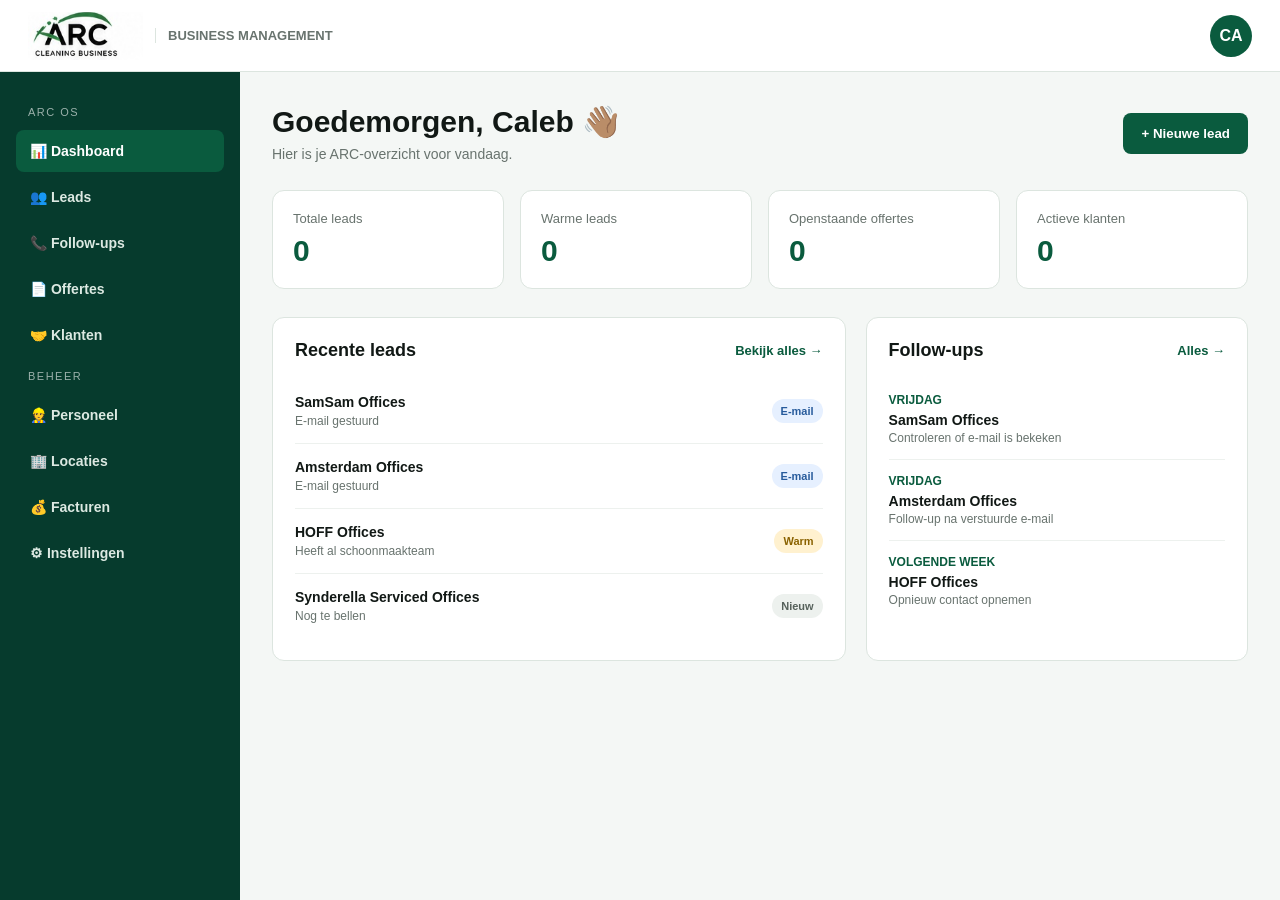
==== app.html @ 2baaeaef "Create app.html" ====
<!DOCTYPE html>
<html lang="nl">
<head>
  <meta charset="UTF-8">
  <meta name="viewport" content="width=device-width, initial-scale=1.0">

  <title>ARC OS | Dashboard</title>

  <style>
    * {
      box-sizing: border-box;
    }

    body {
      margin: 0;
      background: #f4f7f5;
      color: #111815;
      font-family: Arial, sans-serif;
    }

    .app {
      min-height: 100vh;
    }

    /* HEADER */

    .topbar {
      height: 72px;
      background: #ffffff;
      border-bottom: 1px solid #dce5df;

      display: flex;
      align-items: center;
      justify-content: space-between;

      padding: 0 28px;

      position: sticky;
      top: 0;
      z-index: 10;
    }

    .brand {
      display: flex;
      align-items: center;
      gap: 12px;
    }

    .brand img {
      width: 115px;
      height: 48px;
      object-fit: cover;
    }

    .brand-text {
      border-left: 1px solid #dce5df;
      padding-left: 12px;

      color: #68736e;
      font-size: 13px;
      font-weight: 600;
    }

    .profile {
      width: 42px;
      height: 42px;

      border-radius: 50%;

      background: #0a5b3e;
      color: white;

      display: flex;
      align-items: center;
      justify-content: center;

      font-weight: bold;
    }

    /* LAYOUT */

    .layout {
      display: flex;
      min-height: calc(100vh - 72px);
    }

    /* SIDEBAR */

    .sidebar {
      width: 240px;
      background: #063b2d;
      color: white;

      padding: 24px 16px;
    }

    .sidebar-title {
      font-size: 11px;
      letter-spacing: 1.5px;
      opacity: 0.6;
      margin: 10px 12px 12px;
    }

    .nav-item {
      width: 100%;

      border: 0;
      background: transparent;
      color: #dce9e2;

      text-align: left;

      padding: 13px 14px;
      margin-bottom: 4px;

      border-radius: 8px;

      font-size: 14px;
      font-weight: 600;

      cursor: pointer;
    }

    .nav-item:hover,
    .nav-item.active {
      background: #0a5b3e;
      color: white;
    }

    /* CONTENT */

    .content {
      flex: 1;
      padding: 32px;
      max-width: 1400px;
    }

    .page-heading {
      display: flex;
      align-items: center;
      justify-content: space-between;

      margin-bottom: 28px;
    }

    .page-heading h1 {
      margin: 0;
      font-size: 30px;
    }

    .page-heading p {
      margin: 7px 0 0;
      color: #68736e;
      font-size: 14px;
    }

    .button {
      border: 0;
      background: #0a5b3e;
      color: white;

      padding: 13px 18px;
      border-radius: 8px;

      font-weight: bold;
      cursor: pointer;
    }

    .button:hover {
      opacity: 0.9;
    }

    /* STATS */

    .stats {
      display: grid;
      grid-template-columns: repeat(4, 1fr);
      gap: 16px;

      margin-bottom: 28px;
    }

    .stat-card {
      background: white;
      border: 1px solid #dce5df;
      border-radius: 12px;

      padding: 20px;
    }

    .stat-label {
      color: #68736e;
      font-size: 13px;
      margin-bottom: 8px;
    }

    .stat-number {
      font-size: 30px;
      font-weight: 800;
      color: #0a5b3e;
    }

    /* MAIN GRID */

    .dashboard-grid {
      display: grid;
      grid-template-columns: 1.5fr 1fr;
      gap: 20px;
    }

    .card {
      background: white;
      border: 1px solid #dce5df;
      border-radius: 12px;

      padding: 22px;
    }

    .card-header {
      display: flex;
      align-items: center;
      justify-content: space-between;

      margin-bottom: 18px;
    }

    .card-header h2 {
      margin: 0;
      font-size: 18px;
    }

    .view-all {
      color: #0a5b3e;
      font-size: 13px;
      font-weight: bold;
      text-decoration: none;
    }

    /* LEADS */

    .lead {
      display: flex;
      align-items: center;
      justify-content: space-between;

      padding: 15px 0;
      border-bottom: 1px solid #edf1ee;
    }

    .lead:last-child {
      border-bottom: 0;
    }

    .lead-name {
      font-weight: bold;
      font-size: 14px;
    }

    .lead-contact {
      color: #68736e;
      font-size: 12px;
      margin-top: 4px;
    }

    .status {
      display: inline-block;

      padding: 6px 9px;
      border-radius: 20px;

      font-size: 11px;
      font-weight: bold;
    }

    .status-warm {
      background: #fff1cf;
      color: #8a6200;
    }

    .status-email {
      background: #e6f0ff;
      color: #275b9c;
    }

    .status-new {
      background: #edf1ee;
      color: #56615b;
    }

    /* FOLLOW UPS */

    .followup {
      padding: 14px 0;
      border-bottom: 1px solid #edf1ee;
    }

    .followup:last-child {
      border-bottom: 0;
    }

    .followup-date {
      color: #0a5b3e;
      font-size: 12px;
      font-weight: bold;
      margin-bottom: 5px;
    }

    .followup-name {
      font-weight: bold;
      font-size: 14px;
    }

    .followup-note {
      color: #68736e;
      font-size: 12px;
      margin-top: 3px;
    }

    /* MOBILE */

    @media (max-width: 900px) {

      .sidebar {
        display: none;
      }

      .content {
        padding: 20px 16px;
      }

      .stats {
        grid-template-columns: 1fr 1fr;
      }

      .dashboard-grid {
        grid-template-columns: 1fr;
      }

      .brand-text {
        display: none;
      }

      .topbar {
        padding: 0 16px;
      }
    }

    @media (max-width: 520px) {

      .page-heading {
        align-items: flex-start;
        gap: 15px;
        flex-direction: column;
      }

      .page-heading h1 {
        font-size: 25px;
      }

      .stats {
        grid-template-columns: 1fr 1fr;
        gap: 10px;
      }

      .stat-card {
        padding: 15px;
      }

      .stat-number {
        font-size: 25px;
      }

      .card {
        padding: 17px;
      }
    }
  </style>
</head>

<body>

<div class="app">

  <!-- TOPBAR -->

  <header class="topbar">

    <div class="brand">

      <img
        src="arc-logo-reference.jpg"
        alt="ARC Cleaning Business"
      >

      <div class="brand-text">
        BUSINESS MANAGEMENT
      </div>

    </div>

    <div class="profile">
      CA
    </div>

  </header>


  <div class="layout">

    <!-- SIDEBAR -->

    <aside class="sidebar">

      <div class="sidebar-title">
        ARC OS
      </div>

      <button class="nav-item active">
        📊 Dashboard
      </button>

      <button class="nav-item">
        👥 Leads
      </button>

      <button class="nav-item">
        📞 Follow-ups
      </button>

      <button class="nav-item">
        📄 Offertes
      </button>

      <button class="nav-item">
        🤝 Klanten
      </button>

      <div class="sidebar-title">
        BEHEER
      </div>

      <button class="nav-item">
        👷 Personeel
      </button>

      <button class="nav-item">
        🏢 Locaties
      </button>

      <button class="nav-item">
        💰 Facturen
      </button>

      <button class="nav-item">
        ⚙ Instellingen
      </button>

    </aside>


    <!-- CONTENT -->

    <main class="content">

      <div class="page-heading">

        <div>

          <h1>
            Goedemorgen, Caleb 👋🏽
          </h1>

          <p>
            Hier is je ARC-overzicht voor vandaag.
          </p>

        </div>

        <button class="button">
          + Nieuwe lead
        </button>

      </div>


      <!-- STATS -->

      <section class="stats">

        <div class="stat-card">

          <div class="stat-label">
            Totale leads
          </div>

          <div class="stat-number">
            0
          </div>

        </div>


        <div class="stat-card">

          <div class="stat-label">
            Warme leads
          </div>

          <div class="stat-number">
            0
          </div>

        </div>


        <div class="stat-card">

          <div class="stat-label">
            Openstaande offertes
          </div>

          <div class="stat-number">
            0
          </div>

        </div>


        <div class="stat-card">

          <div class="stat-label">
            Actieve klanten
          </div>

          <div class="stat-number">
            0
          </div>

        </div>

      </section>


      <!-- DASHBOARD -->

      <section class="dashboard-grid">


        <!-- RECENT LEADS -->

        <div class="card">

          <div class="card-header">

            <h2>
              Recente leads
            </h2>

            <a href="#" class="view-all">
              Bekijk alles →
            </a>

          </div>


          <div class="lead">

            <div>

              <div class="lead-name">
                SamSam Offices
              </div>

              <div class="lead-contact">
                E-mail gestuurd
              </div>

            </div>

            <span class="status status-email">
              E-mail
            </span>

          </div>


          <div class="lead">

            <div>

              <div class="lead-name">
                Amsterdam Offices
              </div>

              <div class="lead-contact">
                E-mail gestuurd
              </div>

            </div>

            <span class="status status-email">
              E-mail
            </span>

          </div>


          <div class="lead">

            <div>

              <div class="lead-name">
                HOFF Offices
              </div>

              <div class="lead-contact">
                Heeft al schoonmaakteam
              </div>

            </div>

            <span class="status status-warm">
              Warm
            </span>

          </div>


          <div class="lead">

            <div>

              <div class="lead-name">
                Synderella Serviced Offices
              </div>

              <div class="lead-contact">
                Nog te bellen
              </div>

            </div>

            <span class="status status-new">
              Nieuw
            </span>

          </div>

        </div>


        <!-- FOLLOW UPS -->

        <div class="card">

          <div class="card-header">

            <h2>
              Follow-ups
            </h2>

            <a href="#" class="view-all">
              Alles →
            </a>

          </div>


          <div class="followup">

            <div class="followup-date">
              VRIJDAG
            </div>

            <div class="followup-name">
              SamSam Offices
            </div>

            <div class="followup-note">
              Controleren of e-mail is bekeken
            </div>

          </div>


          <div class="followup">

            <div class="followup-date">
              VRIJDAG
            </div>

            <div class="followup-name">
              Amsterdam Offices
            </div>

            <div class="followup-note">
              Follow-up na verstuurde e-mail
            </div>

          </div>


          <div class="followup">

            <div class="followup-date">
              VOLGENDE WEEK
            </div>

            <div class="followup-name">
              HOFF Offices
            </div>

            <div class="followup-note">
              Opnieuw contact opnemen
            </div>

          </div>

        </div>

      </section>

    </main>

  </div>

</div>

</body>
</html>
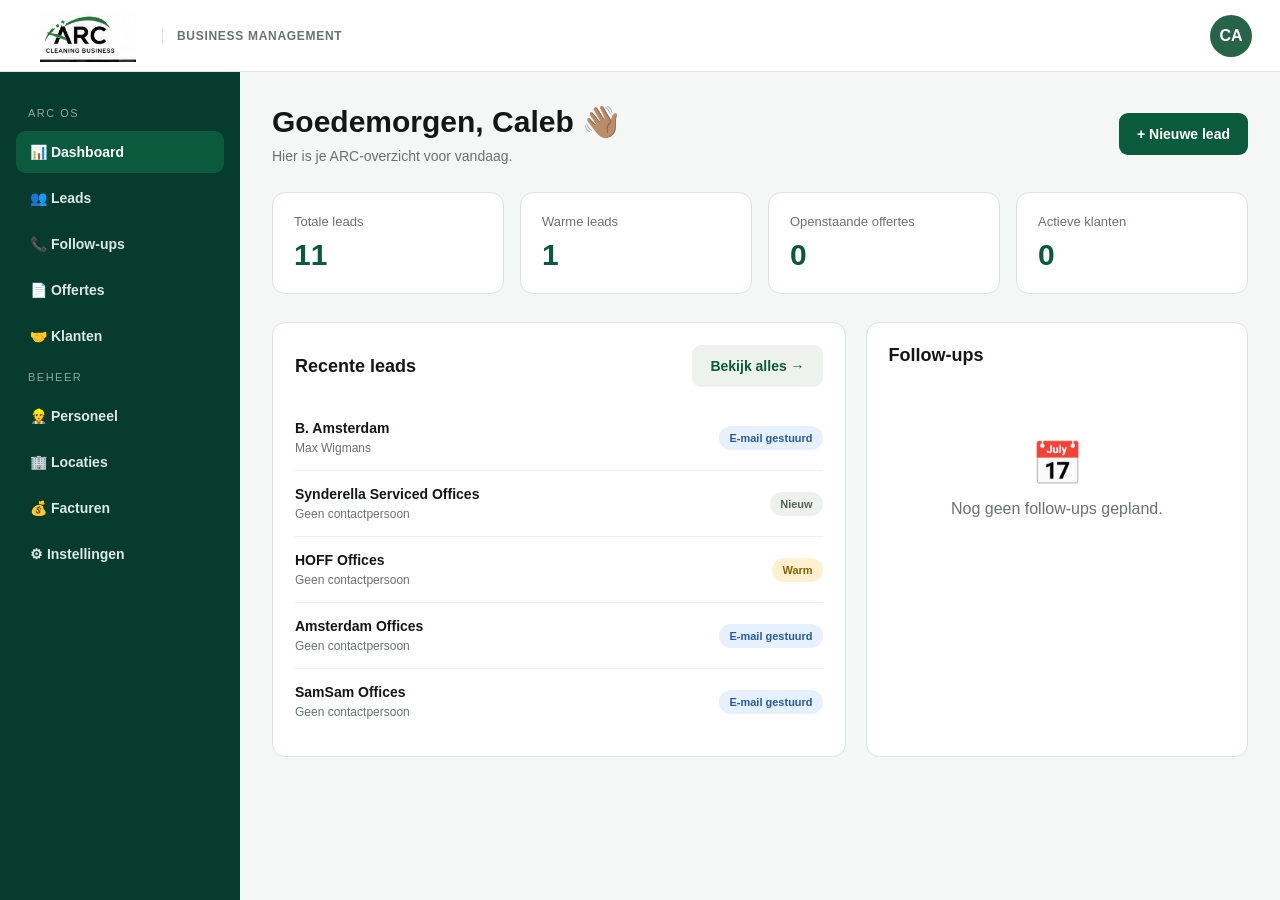
==== commit 161d71bf: "Update app.html" ====
--- a/app.html
+++ b/app.html
@@ -1,459 +1,910 @@
 <!DOCTYPE html>
 <html lang="nl">
 <head>
-  <meta charset="UTF-8">
-  <meta name="viewport" content="width=device-width, initial-scale=1.0">
-
-  <title>ARC OS | Dashboard</title>
-
-  <style>
-    * {
-      box-sizing: border-box;
-    }
-
-    body {
-      margin: 0;
-      background: #f4f7f5;
-      color: #111815;
-      font-family: Arial, sans-serif;
-    }
-
-    .app {
-      min-height: 100vh;
-    }
-
-    /* HEADER */
+<meta charset="UTF-8">
+<meta name="viewport" content="width=device-width, initial-scale=1.0">
+
+<title>ARC OS | Business Management</title>
+
+<style>
+
+* {
+    box-sizing: border-box;
+}
+
+html {
+    scroll-behavior: smooth;
+}
+
+body {
+    margin: 0;
+    font-family: Arial, Helvetica, sans-serif;
+    background: #f4f7f5;
+    color: #111815;
+}
+
+button,
+input,
+select,
+textarea {
+    font: inherit;
+}
+
+button {
+    cursor: pointer;
+}
+
+/* =========================
+   TOPBAR
+========================= */
+
+.topbar {
+    height: 72px;
+    background: #ffffff;
+    border-bottom: 1px solid #dce5df;
+
+    display: flex;
+    align-items: center;
+    justify-content: space-between;
+
+    padding: 0 28px;
+
+    position: sticky;
+    top: 0;
+    z-index: 100;
+}
+
+.brand {
+    display: flex;
+    align-items: center;
+    gap: 14px;
+}
+
+.brand img {
+    width: 120px;
+    height: 52px;
+    object-fit: contain;
+}
+
+.brand-text {
+    border-left: 1px solid #dce5df;
+    padding-left: 14px;
+
+    color: #68736e;
+    font-size: 12px;
+    font-weight: 700;
+    letter-spacing: .7px;
+}
+
+.profile {
+    width: 42px;
+    height: 42px;
+
+    border-radius: 50%;
+
+    background: #276349;
+    color: white;
+
+    display: flex;
+    align-items: center;
+    justify-content: center;
+
+    font-weight: 700;
+}
+
+/* =========================
+   LAYOUT
+========================= */
+
+.layout {
+    display: flex;
+    min-height: calc(100vh - 72px);
+}
+
+/* =========================
+   SIDEBAR
+========================= */
+
+.sidebar {
+    width: 240px;
+    flex-shrink: 0;
+
+    background: #063b2d;
+    color: white;
+
+    padding: 25px 16px;
+}
+
+.sidebar-title {
+    margin: 10px 12px 12px;
+
+    font-size: 11px;
+    letter-spacing: 1.5px;
+
+    opacity: .55;
+}
+
+.nav-item {
+    width: 100%;
+
+    border: 0;
+    background: transparent;
+
+    color: #dce9e2;
+
+    text-align: left;
+
+    padding: 13px 14px;
+    margin-bottom: 4px;
+
+    border-radius: 9px;
+
+    font-size: 14px;
+    font-weight: 600;
+}
+
+.nav-item:hover,
+.nav-item.active {
+    background: #0a5b3e;
+    color: white;
+}
+
+/* =========================
+   MAIN
+========================= */
+
+.content {
+    flex: 1;
+    width: 100%;
+    max-width: 1450px;
+
+    padding: 32px;
+}
+
+.page {
+    display: none;
+}
+
+.page.active {
+    display: block;
+}
+
+/* =========================
+   PAGE HEADER
+========================= */
+
+.page-heading {
+    display: flex;
+    align-items: center;
+    justify-content: space-between;
+
+    gap: 20px;
+
+    margin-bottom: 28px;
+}
+
+.page-heading h1 {
+    margin: 0;
+
+    font-size: 30px;
+    line-height: 1.2;
+}
+
+.page-heading p {
+    margin: 8px 0 0;
+
+    color: #68736e;
+    font-size: 14px;
+}
+
+/* =========================
+   BUTTONS
+========================= */
+
+.button {
+    border: 0;
+
+    background: #0a5b3e;
+    color: white;
+
+    padding: 13px 18px;
+
+    border-radius: 9px;
+
+    font-size: 14px;
+    font-weight: 700;
+
+    transition: .2s ease;
+}
+
+.button:hover {
+    opacity: .9;
+}
+
+.button.secondary {
+    background: #edf2ef;
+    color: #0a5b3e;
+}
+
+.button.danger {
+    background: #fbeaea;
+    color: #a52d2d;
+}
+
+/* =========================
+   STATS
+========================= */
+
+.stats {
+    display: grid;
+
+    grid-template-columns: repeat(4, 1fr);
+
+    gap: 16px;
+
+    margin-bottom: 28px;
+}
+
+.stat-card {
+    background: white;
+
+    border: 1px solid #dce5df;
+    border-radius: 13px;
+
+    padding: 21px;
+}
+
+.stat-label {
+    color: #68736e;
+
+    font-size: 13px;
+
+    margin-bottom: 9px;
+}
+
+.stat-number {
+    color: #0a5b3e;
+
+    font-size: 30px;
+    font-weight: 800;
+}
+
+/* =========================
+   CARDS
+========================= */
+
+.card {
+    background: white;
+
+    border: 1px solid #dce5df;
+
+    border-radius: 13px;
+
+    padding: 22px;
+
+    margin-bottom: 20px;
+}
+
+.card-header {
+    display: flex;
+    align-items: center;
+    justify-content: space-between;
+
+    gap: 15px;
+
+    margin-bottom: 18px;
+}
+
+.card-header h2 {
+    margin: 0;
+
+    font-size: 18px;
+}
+
+/* =========================
+   DASHBOARD GRID
+========================= */
+
+.dashboard-grid {
+    display: grid;
+
+    grid-template-columns: 1.5fr 1fr;
+
+    gap: 20px;
+}
+
+/* =========================
+   LEAD ROW
+========================= */
+
+.lead-row {
+    display: flex;
+
+    align-items: center;
+    justify-content: space-between;
+
+    gap: 15px;
+
+    padding: 15px 0;
+
+    border-bottom: 1px solid #edf1ee;
+}
+
+.lead-row:last-child {
+    border-bottom: 0;
+}
+
+.lead-name {
+    font-weight: 700;
+    font-size: 14px;
+}
+
+.lead-contact {
+    margin-top: 5px;
+
+    color: #68736e;
+
+    font-size: 12px;
+}
+
+.status {
+    display: inline-flex;
+
+    align-items: center;
+    justify-content: center;
+
+    padding: 6px 10px;
+
+    border-radius: 20px;
+
+    font-size: 11px;
+    font-weight: 700;
+
+    white-space: nowrap;
+}
+
+.status-nieuw {
+    background: #edf1ee;
+    color: #56615b;
+}
+
+.status-gebeld {
+    background: #eee9ff;
+    color: #634ea3;
+}
+
+.status-email {
+    background: #e6f0ff;
+    color: #275b9c;
+}
+
+.status-warm {
+    background: #fff1cf;
+    color: #8a6200;
+}
+
+.status-afspraak {
+    background: #e1f4e9;
+    color: #28704a;
+}
+
+.status-offerte {
+    background: #e5f5f2;
+    color: #147265;
+}
+
+.status-gewonnen {
+    background: #dff5e5;
+    color: #176738;
+}
+
+.status-afgewezen {
+    background: #fbeaea;
+    color: #a52d2d;
+}
+
+/* =========================
+   FOLLOW UPS
+========================= */
+
+.followup {
+    padding: 14px 0;
+
+    border-bottom: 1px solid #edf1ee;
+}
+
+.followup:last-child {
+    border-bottom: 0;
+}
+
+.followup-date {
+    color: #0a5b3e;
+
+    font-size: 11px;
+    font-weight: 800;
+
+    margin-bottom: 5px;
+}
+
+.followup-name {
+    font-weight: 700;
+    font-size: 14px;
+}
+
+.followup-note {
+    color: #68736e;
+
+    font-size: 12px;
+
+    margin-top: 4px;
+}
+
+/* =========================
+   LEADS TOOLBAR
+========================= */
+
+.toolbar {
+    display: flex;
+
+    gap: 12px;
+
+    margin-bottom: 18px;
+}
+
+.search-box {
+    flex: 1;
+}
+
+.search-box input,
+.toolbar select {
+    width: 100%;
+
+    height: 46px;
+
+    border: 1px solid #d4dfd8;
+    border-radius: 9px;
+
+    background: white;
+
+    padding: 0 14px;
+
+    outline: none;
+
+    color: #111815;
+}
+
+.search-box input:focus,
+.toolbar select:focus {
+    border-color: #0a5b3e;
+}
+
+/* =========================
+   LEADS TABLE
+========================= */
+
+.leads-list {
+    background: white;
+
+    border: 1px solid #dce5df;
+
+    border-radius: 13px;
+
+    overflow: hidden;
+}
+
+.lead-card {
+    display: grid;
+
+    grid-template-columns: 1.5fr 1fr .8fr .9fr auto;
+
+    align-items: center;
+
+    gap: 15px;
+
+    padding: 18px 20px;
+
+    border-bottom: 1px solid #edf1ee;
+}
+
+.lead-card:last-child {
+    border-bottom: 0;
+}
+
+.lead-company {
+    font-weight: 700;
+    font-size: 15px;
+}
+
+.lead-person {
+    margin-top: 5px;
+
+    color: #68736e;
+
+    font-size: 12px;
+}
+
+.lead-small {
+    color: #68736e;
+
+    font-size: 12px;
+}
+
+.lead-actions {
+    display: flex;
+
+    gap: 7px;
+
+    justify-content: flex-end;
+}
+
+.icon-button {
+    width: 36px;
+    height: 36px;
+
+    border: 1px solid #dce5df;
+
+    border-radius: 8px;
+
+    background: white;
+
+    color: #0a5b3e;
+
+    display: flex;
+    align-items: center;
+    justify-content: center;
+}
+
+.icon-button:hover {
+    background: #edf5f1;
+}
+
+/* =========================
+   EMPTY STATE
+========================= */
+
+.empty {
+    text-align: center;
+
+    padding: 55px 20px;
+
+    color: #68736e;
+}
+
+.empty-icon {
+    font-size: 42px;
+
+    margin-bottom: 12px;
+}
+
+/* =========================
+   MODAL
+========================= */
+
+.modal-overlay {
+    position: fixed;
+
+    inset: 0;
+
+    background: rgba(0, 0, 0, .48);
+
+    display: none;
+
+    align-items: center;
+    justify-content: center;
+
+    padding: 20px;
+
+    z-index: 1000;
+}
+
+.modal-overlay.show {
+    display: flex;
+}
+
+.modal {
+    width: 100%;
+    max-width: 650px;
+
+    max-height: 92vh;
+
+    overflow-y: auto;
+
+    background: white;
+
+    border-radius: 16px;
+
+    padding: 25px;
+}
+
+.modal-header {
+    display: flex;
+
+    align-items: center;
+    justify-content: space-between;
+
+    margin-bottom: 22px;
+}
+
+.modal-header h2 {
+    margin: 0;
+
+    font-size: 22px;
+}
+
+.close-button {
+    border: 0;
+
+    background: #edf2ef;
+
+    width: 36px;
+    height: 36px;
+
+    border-radius: 50%;
+
+    font-size: 20px;
+
+    color: #53605a;
+}
+
+/* =========================
+   FORM
+========================= */
+
+.form-grid {
+    display: grid;
+
+    grid-template-columns: 1fr 1fr;
+
+    gap: 16px;
+}
+
+.form-group {
+    display: flex;
+
+    flex-direction: column;
+
+    gap: 7px;
+}
+
+.form-group.full {
+    grid-column: 1 / -1;
+}
+
+.form-group label {
+    font-size: 13px;
+
+    font-weight: 700;
+}
+
+.form-group input,
+.form-group select,
+.form-group textarea {
+    width: 100%;
+
+    border: 1px solid #d4dfd8;
+
+    border-radius: 8px;
+
+    padding: 12px;
+
+    outline: none;
+
+    background: #fff;
+
+    color: #111815;
+}
+
+.form-group textarea {
+    min-height: 110px;
+
+    resize: vertical;
+}
+
+.form-group input:focus,
+.form-group select:focus,
+.form-group textarea:focus {
+    border-color: #0a5b3e;
+}
+
+.modal-footer {
+    display: flex;
+
+    justify-content: flex-end;
+
+    gap: 10px;
+
+    margin-top: 22px;
+}
+
+/* =========================
+   MOBILE
+========================= */
+
+@media (max-width: 1000px) {
+
+    .sidebar {
+        display: none;
+    }
+
+    .content {
+        padding: 24px 18px;
+    }
+
+    .stats {
+        grid-template-columns: 1fr 1fr;
+    }
+
+    .dashboard-grid {
+        grid-template-columns: 1fr;
+    }
+
+    .lead-card {
+        grid-template-columns: 1fr;
+        gap: 9px;
+    }
+
+    .lead-actions {
+        justify-content: flex-start;
+    }
+}
+
+@media (max-width: 600px) {
 
     .topbar {
-      height: 72px;
-      background: #ffffff;
-      border-bottom: 1px solid #dce5df;
-
-      display: flex;
-      align-items: center;
-      justify-content: space-between;
-
-      padding: 0 28px;
-
-      position: sticky;
-      top: 0;
-      z-index: 10;
-    }
-
-    .brand {
-      display: flex;
-      align-items: center;
-      gap: 12px;
+        height: 68px;
+
+        padding: 0 14px;
     }
 
     .brand img {
-      width: 115px;
-      height: 48px;
-      object-fit: cover;
+        width: 110px;
     }
 
     .brand-text {
-      border-left: 1px solid #dce5df;
-      padding-left: 12px;
-
-      color: #68736e;
-      font-size: 13px;
-      font-weight: 600;
+        display: none;
     }
 
     .profile {
-      width: 42px;
-      height: 42px;
-
-      border-radius: 50%;
-
-      background: #0a5b3e;
-      color: white;
-
-      display: flex;
-      align-items: center;
-      justify-content: center;
-
-      font-weight: bold;
-    }
-
-    /* LAYOUT */
-
-    .layout {
-      display: flex;
-      min-height: calc(100vh - 72px);
-    }
-
-    /* SIDEBAR */
-
-    .sidebar {
-      width: 240px;
-      background: #063b2d;
-      color: white;
-
-      padding: 24px 16px;
-    }
-
-    .sidebar-title {
-      font-size: 11px;
-      letter-spacing: 1.5px;
-      opacity: 0.6;
-      margin: 10px 12px 12px;
-    }
-
-    .nav-item {
-      width: 100%;
-
-      border: 0;
-      background: transparent;
-      color: #dce9e2;
-
-      text-align: left;
-
-      padding: 13px 14px;
-      margin-bottom: 4px;
-
-      border-radius: 8px;
-
-      font-size: 14px;
-      font-weight: 600;
-
-      cursor: pointer;
-    }
-
-    .nav-item:hover,
-    .nav-item.active {
-      background: #0a5b3e;
-      color: white;
-    }
-
-    /* CONTENT */
+        width: 39px;
+        height: 39px;
+    }
 
     .content {
-      flex: 1;
-      padding: 32px;
-      max-width: 1400px;
+        padding: 20px 14px;
     }
 
     .page-heading {
-      display: flex;
-      align-items: center;
-      justify-content: space-between;
-
-      margin-bottom: 28px;
+        flex-direction: column;
+
+        align-items: flex-start;
     }
 
     .page-heading h1 {
-      margin: 0;
-      font-size: 30px;
-    }
-
-    .page-heading p {
-      margin: 7px 0 0;
-      color: #68736e;
-      font-size: 14px;
-    }
-
-    .button {
-      border: 0;
-      background: #0a5b3e;
-      color: white;
-
-      padding: 13px 18px;
-      border-radius: 8px;
-
-      font-weight: bold;
-      cursor: pointer;
-    }
-
-    .button:hover {
-      opacity: 0.9;
-    }
-
-    /* STATS */
+        font-size: 26px;
+    }
+
+    .page-heading .button {
+        width: 100%;
+    }
 
     .stats {
-      display: grid;
-      grid-template-columns: repeat(4, 1fr);
-      gap: 16px;
-
-      margin-bottom: 28px;
+        gap: 10px;
     }
 
     .stat-card {
-      background: white;
-      border: 1px solid #dce5df;
-      border-radius: 12px;
-
-      padding: 20px;
-    }
-
-    .stat-label {
-      color: #68736e;
-      font-size: 13px;
-      margin-bottom: 8px;
+        padding: 15px;
     }
 
     .stat-number {
-      font-size: 30px;
-      font-weight: 800;
-      color: #0a5b3e;
-    }
-
-    /* MAIN GRID */
-
-    .dashboard-grid {
-      display: grid;
-      grid-template-columns: 1.5fr 1fr;
-      gap: 20px;
-    }
-
-    .card {
-      background: white;
-      border: 1px solid #dce5df;
-      border-radius: 12px;
-
-      padding: 22px;
-    }
-
-    .card-header {
-      display: flex;
-      align-items: center;
-      justify-content: space-between;
-
-      margin-bottom: 18px;
-    }
-
-    .card-header h2 {
-      margin: 0;
-      font-size: 18px;
-    }
-
-    .view-all {
-      color: #0a5b3e;
-      font-size: 13px;
-      font-weight: bold;
-      text-decoration: none;
-    }
-
-    /* LEADS */
-
-    .lead {
-      display: flex;
-      align-items: center;
-      justify-content: space-between;
-
-      padding: 15px 0;
-      border-bottom: 1px solid #edf1ee;
-    }
-
-    .lead:last-child {
-      border-bottom: 0;
-    }
-
-    .lead-name {
-      font-weight: bold;
-      font-size: 14px;
-    }
-
-    .lead-contact {
-      color: #68736e;
-      font-size: 12px;
-      margin-top: 4px;
-    }
-
-    .status {
-      display: inline-block;
-
-      padding: 6px 9px;
-      border-radius: 20px;
-
-      font-size: 11px;
-      font-weight: bold;
-    }
-
-    .status-warm {
-      background: #fff1cf;
-      color: #8a6200;
-    }
-
-    .status-email {
-      background: #e6f0ff;
-      color: #275b9c;
-    }
-
-    .status-new {
-      background: #edf1ee;
-      color: #56615b;
-    }
-
-    /* FOLLOW UPS */
-
-    .followup {
-      padding: 14px 0;
-      border-bottom: 1px solid #edf1ee;
-    }
-
-    .followup:last-child {
-      border-bottom: 0;
-    }
-
-    .followup-date {
-      color: #0a5b3e;
-      font-size: 12px;
-      font-weight: bold;
-      margin-bottom: 5px;
-    }
-
-    .followup-name {
-      font-weight: bold;
-      font-size: 14px;
-    }
-
-    .followup-note {
-      color: #68736e;
-      font-size: 12px;
-      margin-top: 3px;
-    }
-
-    /* MOBILE */
-
-    @media (max-width: 900px) {
-
-      .sidebar {
-        display: none;
-      }
-
-      .content {
-        padding: 20px 16px;
-      }
-
-      .stats {
-        grid-template-columns: 1fr 1fr;
-      }
-
-      .dashboard-grid {
+        font-size: 25px;
+    }
+
+    .toolbar {
+        flex-direction: column;
+    }
+
+    .form-grid {
         grid-template-columns: 1fr;
-      }
-
-      .brand-text {
-        display: none;
-      }
-
-      .topbar {
-        padding: 0 16px;
-      }
-    }
-
-    @media (max-width: 520px) {
-
-      .page-heading {
-        align-items: flex-start;
-        gap: 15px;
-        flex-direction: column;
-      }
-
-      .page-heading h1 {
-        font-size: 25px;
-      }
-
-      .stats {
-        grid-template-columns: 1fr 1fr;
-        gap: 10px;
-      }
-
-      .stat-card {
-        padding: 15px;
-      }
-
-      .stat-number {
-        font-size: 25px;
-      }
-
-      .card {
-        padding: 17px;
-      }
-    }
-  </style>
+    }
+
+    .form-group.full {
+        grid-column: auto;
+    }
+
+    .modal {
+        padding: 20px;
+
+        border-radius: 14px;
+    }
+
+    .modal-footer {
+        flex-direction: column-reverse;
+    }
+
+    .modal-footer button {
+        width: 100%;
+    }
+}
+
+</style>
 </head>
 
+
 <body>
 
-<div class="app">
-
-  <!-- TOPBAR -->
-
-  <header class="topbar">
+<header class="topbar">
 
     <div class="brand">
 
-      <img
-        src="arc-logo-reference.jpg"
-        alt="ARC Cleaning Business"
-      >
-
-      <div class="brand-text">
-        BUSINESS MANAGEMENT
-      </div>
+        <img
+            src="arc-logo-reference.jpg"
+            alt="ARC Cleaning Business"
+        >
+
+        <div class="brand-text">
+            BUSINESS MANAGEMENT
+        </div>
 
     </div>
 
     <div class="profile">
-      CA
+        CA
     </div>
 
-  </header>
-
-
-  <div class="layout">
+</header>
+
+
+<div class="layout">
+
 
     <!-- SIDEBAR -->
 
     <aside class="sidebar">
 
-      <div class="sidebar-title">
-        ARC OS
-      </div>
-
-      <button class="nav-item active">
-        📊 Dashboard
-      </button>
-
-      <button class="nav-item">
-        👥 Leads
-      </button>
-
-      <button class="nav-item">
-        📞 Follow-ups
-      </button>
-
-      <button class="nav-item">
-        📄 Offertes
-      </button>
-
-      <button class="nav-item">
-        🤝 Klanten
-      </button>
-
-      <div class="sidebar-title">
-        BEHEER
-      </div>
-
-      <button class="nav-item">
-        👷 Personeel
-      </button>
-
-      <button class="nav-item">
-        🏢 Locaties
-      </button>
-
-      <button class="nav-item">
-        💰 Facturen
-      </button>
-
-      <button class="nav-item">
-        ⚙ Instellingen
-      </button>
+        <div class="sidebar-title">
+            ARC OS
+        </div>
+
+        <button class="nav-item active" onclick="showPage('dashboard', this)">
+            📊 Dashboard
+        </button>
+
+        <button class="nav-item" onclick="showPage('leads', this)">
+            👥 Leads
+        </button>
+
+        <button class="nav-item" onclick="showPage('followups', this)">
+            📞 Follow-ups
+        </button>
+
+        <button class="nav-item" onclick="showPage('offertes', this)">
+            📄 Offertes
+        </button>
+
+        <button class="nav-item" onclick="showPage('klanten', this)">
+            🤝 Klanten
+        </button>
+
+
+        <div class="sidebar-title">
+            BEHEER
+        </div>
+
+        <button class="nav-item">
+            👷 Personeel
+        </button>
+
+        <button class="nav-item">
+            🏢 Locaties
+        </button>
+
+        <button class="nav-item">
+            💰 Facturen
+        </button>
+
+        <button class="nav-item">
+            ⚙ Instellingen
+        </button>
 
     </aside>
 
@@ -462,269 +913,1604 @@
 
     <main class="content">
 
-      <div class="page-heading">
-
-        <div>
-
-          <h1>
-            Goedemorgen, Caleb 👋🏽
-          </h1>
-
-          <p>
-            Hier is je ARC-overzicht voor vandaag.
-          </p>
+
+        <!-- =========================
+             DASHBOARD
+        ========================== -->
+
+        <section id="dashboard" class="page active">
+
+            <div class="page-heading">
+
+                <div>
+
+                    <h1>
+                        Goedemorgen, Caleb 👋🏽
+                    </h1>
+
+                    <p>
+                        Hier is je ARC-overzicht voor vandaag.
+                    </p>
+
+                </div>
+
+                <button class="button" onclick="openLeadModal()">
+                    + Nieuwe lead
+                </button>
+
+            </div>
+
+
+            <div class="stats">
+
+                <div class="stat-card">
+
+                    <div class="stat-label">
+                        Totale leads
+                    </div>
+
+                    <div class="stat-number" id="totalLeads">
+                        0
+                    </div>
+
+                </div>
+
+
+                <div class="stat-card">
+
+                    <div class="stat-label">
+                        Warme leads
+                    </div>
+
+                    <div class="stat-number" id="warmLeads">
+                        0
+                    </div>
+
+                </div>
+
+
+                <div class="stat-card">
+
+                    <div class="stat-label">
+                        Openstaande offertes
+                    </div>
+
+                    <div class="stat-number" id="openQuotes">
+                        0
+                    </div>
+
+                </div>
+
+
+                <div class="stat-card">
+
+                    <div class="stat-label">
+                        Actieve klanten
+                    </div>
+
+                    <div class="stat-number" id="activeClients">
+                        0
+                    </div>
+
+                </div>
+
+            </div>
+
+
+            <div class="dashboard-grid">
+
+
+                <div class="card">
+
+                    <div class="card-header">
+
+                        <h2>
+                            Recente leads
+                        </h2>
+
+                        <button
+                            class="button secondary"
+                            onclick="showPageById('leads')"
+                        >
+                            Bekijk alles →
+                        </button>
+
+                    </div>
+
+                    <div id="recentLeads"></div>
+
+                </div>
+
+
+                <div class="card">
+
+                    <div class="card-header">
+
+                        <h2>
+                            Follow-ups
+                        </h2>
+
+                    </div>
+
+                    <div id="dashboardFollowups"></div>
+
+                </div>
+
+
+            </div>
+
+        </section>
+
+
+        <!-- =========================
+             LEADS
+        ========================== -->
+
+        <section id="leads" class="page">
+
+            <div class="page-heading">
+
+                <div>
+
+                    <h1>
+                        Leads
+                    </h1>
+
+                    <p>
+                        Beheer al je potentiële klanten op één plek.
+                    </p>
+
+                </div>
+
+                <button class="button" onclick="openLeadModal()">
+                    + Nieuwe lead
+                </button>
+
+            </div>
+
+
+            <div class="toolbar">
+
+                <div class="search-box">
+
+                    <input
+                        type="search"
+                        id="searchInput"
+                        placeholder="Zoek bedrijf, contactpersoon of e-mail..."
+                        oninput="renderLeads()"
+                    >
+
+                </div>
+
+
+                <div style="width:210px;">
+
+                    <select
+                        id="statusFilter"
+                        onchange="renderLeads()"
+                    >
+
+                        <option value="Alle">Alle statussen</option>
+
+                        <option value="Nieuw">Nieuw</option>
+
+                        <option value="Gebeld">Gebeld</option>
+
+                        <option value="E-mail gestuurd">E-mail gestuurd</option>
+
+                        <option value="Warm">Warm</option>
+
+                        <option value="Afspraak">Afspraak</option>
+
+                        <option value="Offerte verstuurd">Offerte verstuurd</option>
+
+                        <option value="Gewonnen">Gewonnen</option>
+
+                        <option value="Afgewezen">Afgewezen</option>
+
+                    </select>
+
+                </div>
+
+            </div>
+
+
+            <div class="leads-list">
+
+                <div id="leadsContainer"></div>
+
+            </div>
+
+        </section>
+
+
+        <!-- =========================
+             FOLLOW UPS
+        ========================== -->
+
+        <section id="followups" class="page">
+
+            <div class="page-heading">
+
+                <div>
+
+                    <h1>
+                        Follow-ups
+                    </h1>
+
+                    <p>
+                        Zorg dat geen enkele lead wordt vergeten.
+                    </p>
+
+                </div>
+
+            </div>
+
+
+            <div class="card">
+
+                <div id="allFollowups"></div>
+
+            </div>
+
+        </section>
+
+
+        <!-- =========================
+             OFFERTES
+        ========================== -->
+
+        <section id="offertes" class="page">
+
+            <div class="page-heading">
+
+                <div>
+
+                    <h1>
+                        Offertes
+                    </h1>
+
+                    <p>
+                        Overzicht van je offerte-aanvragen.
+                    </p>
+
+                </div>
+
+            </div>
+
+
+            <div class="card">
+
+                <div class="empty">
+
+                    <div class="empty-icon">
+                        📄
+                    </div>
+
+                    <strong>
+                        Offertes komt eraan
+                    </strong>
+
+                    <p>
+                        In de volgende versie bouwen we hier je offertebeheer.
+                    </p>
+
+                </div>
+
+            </div>
+
+        </section>
+
+
+        <!-- =========================
+             KLANTEN
+        ========================== -->
+
+        <section id="klanten" class="page">
+
+            <div class="page-heading">
+
+                <div>
+
+                    <h1>
+                        Klanten
+                    </h1>
+
+                    <p>
+                        Je actieve ARC-klanten.
+                    </p>
+
+                </div>
+
+            </div>
+
+
+            <div class="card">
+
+                <div id="clientsContainer"></div>
+
+            </div>
+
+        </section>
+
+
+    </main>
+
+</div>
+
+
+<!-- =========================
+     LEAD MODAL
+========================== -->
+
+<div
+    class="modal-overlay"
+    id="leadModal"
+    onclick="closeModalOutside(event)"
+>
+
+    <div
+        class="modal"
+        onclick="event.stopPropagation()"
+    >
+
+        <div class="modal-header">
+
+            <h2 id="modalTitle">
+                Nieuwe lead
+            </h2>
+
+            <button
+                class="close-button"
+                onclick="closeLeadModal()"
+            >
+                ×
+            </button>
 
         </div>
 
-        <button class="button">
-          + Nieuwe lead
-        </button>
-
-      </div>
-
-
-      <!-- STATS -->
-
-      <section class="stats">
-
-        <div class="stat-card">
-
-          <div class="stat-label">
-            Totale leads
-          </div>
-
-          <div class="stat-number">
-            0
-          </div>
-
-        </div>
-
-
-        <div class="stat-card">
-
-          <div class="stat-label">
-            Warme leads
-          </div>
-
-          <div class="stat-number">
-            0
-          </div>
-
-        </div>
-
-
-        <div class="stat-card">
-
-          <div class="stat-label">
-            Openstaande offertes
-          </div>
-
-          <div class="stat-number">
-            0
-          </div>
-
-        </div>
-
-
-        <div class="stat-card">
-
-          <div class="stat-label">
-            Actieve klanten
-          </div>
-
-          <div class="stat-number">
-            0
-          </div>
-
-        </div>
-
-      </section>
-
-
-      <!-- DASHBOARD -->
-
-      <section class="dashboard-grid">
-
-
-        <!-- RECENT LEADS -->
-
-        <div class="card">
-
-          <div class="card-header">
-
-            <h2>
-              Recente leads
-            </h2>
-
-            <a href="#" class="view-all">
-              Bekijk alles →
-            </a>
-
-          </div>
-
-
-          <div class="lead">
-
-            <div>
-
-              <div class="lead-name">
-                SamSam Offices
-              </div>
-
-              <div class="lead-contact">
-                E-mail gestuurd
-              </div>
+
+        <form id="leadForm" onsubmit="saveLead(event)">
+
+            <input
+                type="hidden"
+                id="leadId"
+            >
+
+
+            <div class="form-grid">
+
+
+                <div class="form-group">
+
+                    <label>
+                        Bedrijfsnaam *
+                    </label>
+
+                    <input
+                        type="text"
+                        id="company"
+                        required
+                        placeholder="Bijv. CBRE Amsterdam"
+                    >
+
+                </div>
+
+
+                <div class="form-group">
+
+                    <label>
+                        Contactpersoon
+                    </label>
+
+                    <input
+                        type="text"
+                        id="contact"
+                        placeholder="Naam contactpersoon"
+                    >
+
+                </div>
+
+
+                <div class="form-group">
+
+                    <label>
+                        Telefoonnummer
+                    </label>
+
+                    <input
+                        type="tel"
+                        id="phone"
+                        placeholder="020 123 4567"
+                    >
+
+                </div>
+
+
+                <div class="form-group">
+
+                    <label>
+                        E-mailadres
+                    </label>
+
+                    <input
+                        type="email"
+                        id="email"
+                        placeholder="naam@bedrijf.nl"
+                    >
+
+                </div>
+
+
+                <div class="form-group">
+
+                    <label>
+                        Status
+                    </label>
+
+                    <select id="status">
+
+                        <option>Nieuw</option>
+
+                        <option>Gebeld</option>
+
+                        <option>E-mail gestuurd</option>
+
+                        <option>Warm</option>
+
+                        <option>Afspraak</option>
+
+                        <option>Offerte verstuurd</option>
+
+                        <option>Gewonnen</option>
+
+                        <option>Afgewezen</option>
+
+                    </select>
+
+                </div>
+
+
+                <div class="form-group">
+
+                    <label>
+                        Follow-up datum
+                    </label>
+
+                    <input
+                        type="date"
+                        id="followup"
+                    >
+
+                </div>
+
+
+                <div class="form-group full">
+
+                    <label>
+                        Adres
+                    </label>
+
+                    <input
+                        type="text"
+                        id="address"
+                        placeholder="Straat + huisnummer, Amsterdam"
+                    >
+
+                </div>
+
+
+                <div class="form-group full">
+
+                    <label>
+                        Notities
+                    </label>
+
+                    <textarea
+                        id="notes"
+                        placeholder="Bijvoorbeeld: huidige schoonmaakpartner, terugbellen in september, interesse in dagelijkse schoonmaak..."
+                    ></textarea>
+
+                </div>
+
 
             </div>
 
-            <span class="status status-email">
-              E-mail
-            </span>
-
-          </div>
-
-
-          <div class="lead">
-
-            <div>
-
-              <div class="lead-name">
-                Amsterdam Offices
-              </div>
-
-              <div class="lead-contact">
-                E-mail gestuurd
-              </div>
+
+            <div class="modal-footer">
+
+                <button
+                    type="button"
+                    class="button secondary"
+                    onclick="closeLeadModal()"
+                >
+                    Annuleren
+                </button>
+
+                <button
+                    type="submit"
+                    class="button"
+                >
+                    Lead opslaan
+                </button>
 
             </div>
 
-            <span class="status status-email">
-              E-mail
-            </span>
-
-          </div>
-
-
-          <div class="lead">
-
-            <div>
-
-              <div class="lead-name">
-                HOFF Offices
-              </div>
-
-              <div class="lead-contact">
-                Heeft al schoonmaakteam
-              </div>
-
+        </form>
+
+    </div>
+
+</div>
+
+
+<script>
+
+/* =====================================================
+   INITIAL LEADS
+===================================================== */
+
+const starterLeads = [
+
+    {
+        id: "1",
+        company: "CURO Vastgoed",
+        contact: "",
+        phone: "",
+        email: "",
+        address: "",
+        status: "E-mail gestuurd",
+        followup: "",
+        notes: "E-mail gestuurd voor mogelijke schoonmaakopdracht."
+    },
+
+    {
+        id: "2",
+        company: "Minerva Vastgoedbeheer",
+        contact: "",
+        phone: "",
+        email: "",
+        address: "",
+        status: "E-mail gestuurd",
+        followup: "",
+        notes: "E-mail gestuurd voor mogelijke schoonmaakopdracht."
+    },
+
+    {
+        id: "3",
+        company: "DRS Makelaars",
+        contact: "",
+        phone: "",
+        email: "",
+        address: "",
+        status: "E-mail gestuurd",
+        followup: "",
+        notes: "E-mail gestuurd voor mogelijke schoonmaakopdracht."
+    },
+
+    {
+        id: "4",
+        company: "CBRE Amsterdam",
+        contact: "",
+        phone: "",
+        email: "",
+        address: "Amsterdam",
+        status: "Nieuw",
+        followup: "",
+        notes: "Vastgoedbeheerder. Nog benaderen."
+    },
+
+    {
+        id: "5",
+        company: "Cushman & Wakefield",
+        contact: "",
+        phone: "",
+        email: "",
+        address: "Amsterdam",
+        status: "Nieuw",
+        followup: "",
+        notes: "Nog benaderen."
+    },
+
+    {
+        id: "6",
+        company: "ASR Real Estate",
+        contact: "",
+        phone: "",
+        email: "",
+        address: "Utrecht",
+        status: "Nieuw",
+        followup: "",
+        notes: "Nog benaderen."
+    },
+
+    {
+        id: "7",
+        company: "SamSam Offices",
+        contact: "",
+        phone: "",
+        email: "",
+        address: "Amsterdam",
+        status: "E-mail gestuurd",
+        followup: "",
+        notes: "E-mail gestuurd."
+    },
+
+    {
+        id: "8",
+        company: "Amsterdam Offices",
+        contact: "",
+        phone: "",
+        email: "",
+        address: "Amsterdam",
+        status: "E-mail gestuurd",
+        followup: "",
+        notes: "E-mail gestuurd."
+    },
+
+    {
+        id: "9",
+        company: "HOFF Offices",
+        contact: "",
+        phone: "",
+        email: "",
+        address: "Amsterdam",
+        status: "Warm",
+        followup: "",
+        notes: "Heeft al een schoonmaakteam. Informatie gestuurd. Later opnieuw opvolgen."
+    },
+
+    {
+        id: "10",
+        company: "Synderella Serviced Offices",
+        contact: "",
+        phone: "",
+        email: "",
+        address: "Amsterdam",
+        status: "Nieuw",
+        followup: "",
+        notes: "Nog benaderen."
+    },
+
+    {
+        id: "11",
+        company: "B. Amsterdam",
+        contact: "Max Wigmans",
+        phone: "",
+        email: "",
+        address: "Amsterdam",
+        status: "E-mail gestuurd",
+        followup: "",
+        notes: "E-mail gestuurd naar Max Wigmans."
+    }
+
+];
+
+
+/* =====================================================
+   LOAD DATA
+===================================================== */
+
+let leads = JSON.parse(
+    localStorage.getItem("arcLeads")
+);
+
+if (!leads || !Array.isArray(leads)) {
+
+    leads = starterLeads;
+
+    saveData();
+
+}
+
+
+/* =====================================================
+   SAVE DATA
+===================================================== */
+
+function saveData() {
+
+    localStorage.setItem(
+        "arcLeads",
+        JSON.stringify(leads)
+    );
+
+}
+
+
+/* =====================================================
+   STATUS CLASS
+===================================================== */
+
+function statusClass(status) {
+
+    const classes = {
+
+        "Nieuw": "status-nieuw",
+
+        "Gebeld": "status-gebeld",
+
+        "E-mail gestuurd": "status-email",
+
+        "Warm": "status-warm",
+
+        "Afspraak": "status-afspraak",
+
+        "Offerte verstuurd": "status-offerte",
+
+        "Gewonnen": "status-gewonnen",
+
+        "Afgewezen": "status-afgewezen"
+
+    };
+
+    return classes[status] || "status-nieuw";
+
+}
+
+
+/* =====================================================
+   NAVIGATION
+===================================================== */
+
+function showPage(pageId, button) {
+
+    document
+        .querySelectorAll(".page")
+        .forEach(page => {
+            page.classList.remove("active");
+        });
+
+    const page = document.getElementById(pageId);
+
+    if (page) {
+        page.classList.add("active");
+    }
+
+    document
+        .querySelectorAll(".nav-item")
+        .forEach(item => {
+            item.classList.remove("active");
+        });
+
+    if (button) {
+        button.classList.add("active");
+    }
+
+    renderAll();
+
+}
+
+
+function showPageById(pageId) {
+
+    document
+        .querySelectorAll(".page")
+        .forEach(page => {
+            page.classList.remove("active");
+        });
+
+    document
+        .getElementById(pageId)
+        .classList.add("active");
+
+    document
+        .querySelectorAll(".nav-item")
+        .forEach(item => {
+            item.classList.remove("active");
+        });
+
+}
+
+
+/* =====================================================
+   DASHBOARD
+===================================================== */
+
+function renderDashboard() {
+
+    const total = leads.length;
+
+    const warm = leads.filter(
+        lead =>
+            lead.status === "Warm" ||
+            lead.status === "Afspraak"
+    ).length;
+
+    const quotes = leads.filter(
+        lead =>
+            lead.status === "Offerte verstuurd"
+    ).length;
+
+    const clients = leads.filter(
+        lead =>
+            lead.status === "Gewonnen"
+    ).length;
+
+
+    document.getElementById("totalLeads").textContent = total;
+
+    document.getElementById("warmLeads").textContent = warm;
+
+    document.getElementById("openQuotes").textContent = quotes;
+
+    document.getElementById("activeClients").textContent = clients;
+
+
+    const recentContainer =
+        document.getElementById("recentLeads");
+
+    const recent = leads.slice(-5).reverse();
+
+
+    if (recent.length === 0) {
+
+        recentContainer.innerHTML = `
+            <div class="empty">
+                <div class="empty-icon">👥</div>
+                Nog geen leads.
             </div>
-
-            <span class="status status-warm">
-              Warm
-            </span>
-
-          </div>
-
-
-          <div class="lead">
-
-            <div>
-
-              <div class="lead-name">
-                Synderella Serviced Offices
-              </div>
-
-              <div class="lead-contact">
-                Nog te bellen
-              </div>
-
+        `;
+
+    } else {
+
+        recentContainer.innerHTML =
+            recent.map(lead => `
+
+                <div class="lead-row">
+
+                    <div>
+
+                        <div class="lead-name">
+                            ${escapeHTML(lead.company)}
+                        </div>
+
+                        <div class="lead-contact">
+                            ${escapeHTML(
+                                lead.contact || "Geen contactpersoon"
+                            )}
+                        </div>
+
+                    </div>
+
+                    <span class="status ${statusClass(lead.status)}">
+                        ${escapeHTML(lead.status)}
+                    </span>
+
+                </div>
+
+            `).join("");
+
+    }
+
+
+    renderDashboardFollowups();
+
+}
+
+
+/* =====================================================
+   DASHBOARD FOLLOWUPS
+===================================================== */
+
+function renderDashboardFollowups() {
+
+    const container =
+        document.getElementById(
+            "dashboardFollowups"
+        );
+
+    const followups = leads
+        .filter(lead => lead.followup)
+        .sort(
+            (a, b) =>
+                new Date(a.followup) -
+                new Date(b.followup)
+        )
+        .slice(0, 5);
+
+
+    if (followups.length === 0) {
+
+        container.innerHTML = `
+            <div class="empty">
+                <div class="empty-icon">📅</div>
+                Nog geen follow-ups gepland.
             </div>
-
-            <span class="status status-new">
-              Nieuw
-            </span>
-
-          </div>
-
-        </div>
-
-
-        <!-- FOLLOW UPS -->
-
-        <div class="card">
-
-          <div class="card-header">
-
-            <h2>
-              Follow-ups
-            </h2>
-
-            <a href="#" class="view-all">
-              Alles →
-            </a>
-
-          </div>
-
-
-          <div class="followup">
-
-            <div class="followup-date">
-              VRIJDAG
+        `;
+
+        return;
+    }
+
+
+    container.innerHTML =
+        followups.map(lead => `
+
+            <div class="followup">
+
+                <div class="followup-date">
+                    ${formatDate(lead.followup)}
+                </div>
+
+                <div class="followup-name">
+                    ${escapeHTML(lead.company)}
+                </div>
+
+                <div class="followup-note">
+                    ${escapeHTML(
+                        lead.notes ||
+                        "Follow-up gepland."
+                    )}
+                </div>
+
             </div>
 
-            <div class="followup-name">
-              SamSam Offices
+        `).join("");
+
+}
+
+
+/* =====================================================
+   RENDER LEADS
+===================================================== */
+
+function renderLeads() {
+
+    const container =
+        document.getElementById(
+            "leadsContainer"
+        );
+
+    const search =
+        (
+            document.getElementById(
+                "searchInput"
+            )?.value || ""
+        ).toLowerCase();
+
+
+    const filter =
+        document.getElementById(
+            "statusFilter"
+        )?.value || "Alle";
+
+
+    const filtered = leads.filter(lead => {
+
+        const matchesSearch =
+            lead.company.toLowerCase().includes(search) ||
+            (lead.contact || "")
+                .toLowerCase()
+                .includes(search) ||
+            (lead.email || "")
+                .toLowerCase()
+                .includes(search);
+
+
+        const matchesStatus =
+            filter === "Alle" ||
+            lead.status === filter;
+
+
+        return matchesSearch && matchesStatus;
+
+    });
+
+
+    if (filtered.length === 0) {
+
+        container.innerHTML = `
+
+            <div class="empty">
+
+                <div class="empty-icon">
+                    🔎
+                </div>
+
+                <strong>
+                    Geen leads gevonden
+                </strong>
+
+                <p>
+                    Probeer een andere zoekterm of status.
+                </p>
+
             </div>
 
-            <div class="followup-note">
-              Controleren of e-mail is bekeken
+        `;
+
+        return;
+    }
+
+
+    container.innerHTML =
+        filtered.map(lead => `
+
+            <div class="lead-card">
+
+                <div>
+
+                    <div class="lead-company">
+                        ${escapeHTML(lead.company)}
+                    </div>
+
+                    <div class="lead-person">
+                        ${escapeHTML(
+                            lead.contact ||
+                            "Geen contactpersoon"
+                        )}
+                    </div>
+
+                </div>
+
+
+                <div class="lead-small">
+
+                    ${
+                        lead.email
+                        ? `✉️ ${escapeHTML(lead.email)}`
+                        : "Geen e-mail"
+                    }
+
+                </div>
+
+
+                <div>
+
+                    <span class="status ${statusClass(lead.status)}">
+                        ${escapeHTML(lead.status)}
+                    </span>
+
+                </div>
+
+
+                <div class="lead-small">
+
+                    ${
+                        lead.followup
+                        ? "📅 " +
+                          formatDate(lead.followup)
+                        : "Geen follow-up"
+                    }
+
+                </div>
+
+
+                <div class="lead-actions">
+
+                    ${
+                        lead.phone
+                        ? `
+                            <a
+                                class="icon-button"
+                                href="tel:${escapeHTML(lead.phone)}"
+                                title="Bellen"
+                            >
+                                📞
+                            </a>
+                        `
+                        : ""
+                    }
+
+
+                    ${
+                        lead.email
+                        ? `
+                            <a
+                                class="icon-button"
+                                href="mailto:${escapeHTML(lead.email)}"
+                                title="E-mail"
+                            >
+                                ✉️
+                            </a>
+                        `
+                        : ""
+                    }
+
+
+                    <button
+                        class="icon-button"
+                        onclick="editLead('${lead.id}')"
+                        title="Bewerken"
+                    >
+                        ✏️
+                    </button>
+
+
+                    <button
+                        class="icon-button"
+                        onclick="deleteLead('${lead.id}')"
+                        title="Verwijderen"
+                    >
+                        🗑️
+                    </button>
+
+                </div>
+
             </div>
 
-          </div>
-
-
-          <div class="followup">
-
-            <div class="followup-date">
-              VRIJDAG
+        `).join("");
+
+}
+
+
+/* =====================================================
+   FOLLOWUPS PAGE
+===================================================== */
+
+function renderAllFollowups() {
+
+    const container =
+        document.getElementById(
+            "allFollowups"
+        );
+
+    const followups = leads
+        .filter(lead => lead.followup)
+        .sort(
+            (a, b) =>
+                new Date(a.followup) -
+                new Date(b.followup)
+        );
+
+
+    if (followups.length === 0) {
+
+        container.innerHTML = `
+
+            <div class="empty">
+
+                <div class="empty-icon">
+                    📅
+                </div>
+
+                <strong>
+                    Geen follow-ups gepland
+                </strong>
+
+                <p>
+                    Voeg een follow-up datum toe aan een lead.
+                </p>
+
             </div>
 
-            <div class="followup-name">
-              Amsterdam Offices
+        `;
+
+        return;
+    }
+
+
+    container.innerHTML =
+        followups.map(lead => `
+
+            <div class="followup">
+
+                <div class="followup-date">
+                    ${formatDate(lead.followup)}
+                </div>
+
+                <div class="followup-name">
+                    ${escapeHTML(lead.company)}
+                </div>
+
+                <div class="followup-note">
+                    ${escapeHTML(
+                        lead.notes ||
+                        "Geen notitie."
+                    )}
+                </div>
+
+                <br>
+
+                <button
+                    class="button secondary"
+                    onclick="editLead('${lead.id}')"
+                >
+                    Lead bekijken
+                </button>
+
             </div>
 
-            <div class="followup-note">
-              Follow-up na verstuurde e-mail
+        `).join("");
+
+}
+
+
+/* =====================================================
+   CLIENTS
+===================================================== */
+
+function renderClients() {
+
+    const container =
+        document.getElementById(
+            "clientsContainer"
+        );
+
+    const clients =
+        leads.filter(
+            lead =>
+                lead.status === "Gewonnen"
+        );
+
+
+    if (clients.length === 0) {
+
+        container.innerHTML = `
+
+            <div class="empty">
+
+                <div class="empty-icon">
+                    🤝
+                </div>
+
+                <strong>
+                    Nog geen actieve klanten
+                </strong>
+
+                <p>
+                    Zodra een lead "Gewonnen" wordt,
+                    verschijnt hij hier.
+                </p>
+
             </div>
 
-          </div>
-
-
-          <div class="followup">
-
-            <div class="followup-date">
-              VOLGENDE WEEK
+        `;
+
+        return;
+    }
+
+
+    container.innerHTML =
+        clients.map(lead => `
+
+            <div class="lead-row">
+
+                <div>
+
+                    <div class="lead-name">
+                        ${escapeHTML(lead.company)}
+                    </div>
+
+                    <div class="lead-contact">
+                        ${escapeHTML(
+                            lead.contact ||
+                            "Geen contactpersoon"
+                        )}
+                    </div>
+
+                </div>
+
+                <span class="status status-gewonnen">
+                    Actieve klant
+                </span>
+
             </div>
 
-            <div class="followup-name">
-              HOFF Offices
-            </div>
-
-            <div class="followup-note">
-              Opnieuw contact opnemen
-            </div>
-
-          </div>
-
-        </div>
-
-      </section>
-
-    </main>
-
-  </div>
-
-</div>
+        `).join("");
+
+}
+
+
+/* =====================================================
+   OPEN MODAL
+===================================================== */
+
+function openLeadModal(lead = null) {
+
+    document
+        .getElementById("leadModal")
+        .classList.add("show");
+
+
+    if (lead) {
+
+        document.getElementById(
+            "modalTitle"
+        ).textContent = "Lead bewerken";
+
+        document.getElementById(
+            "leadId"
+        ).value = lead.id;
+
+        document.getElementById(
+            "company"
+        ).value = lead.company || "";
+
+        document.getElementById(
+            "contact"
+        ).value = lead.contact || "";
+
+        document.getElementById(
+            "phone"
+        ).value = lead.phone || "";
+
+        document.getElementById(
+            "email"
+        ).value = lead.email || "";
+
+        document.getElementById(
+            "status"
+        ).value = lead.status || "Nieuw";
+
+        document.getElementById(
+            "followup"
+        ).value = lead.followup || "";
+
+        document.getElementById(
+            "address"
+        ).value = lead.address || "";
+
+        document.getElementById(
+            "notes"
+        ).value = lead.notes || "";
+
+    } else {
+
+        document.getElementById(
+            "modalTitle"
+        ).textContent = "Nieuwe lead";
+
+        document.getElementById(
+            "leadForm"
+        ).reset();
+
+        document.getElementById(
+            "leadId"
+        ).value = "";
+
+    }
+
+}
+
+
+function closeLeadModal() {
+
+    document
+        .getElementById("leadModal")
+        .classList.remove("show");
+
+}
+
+
+function closeModalOutside(event) {
+
+    if (
+        event.target.id ===
+        "leadModal"
+    ) {
+
+        closeLeadModal();
+
+    }
+
+}
+
+
+/* =====================================================
+   SAVE LEAD
+===================================================== */
+
+function saveLead(event) {
+
+    event.preventDefault();
+
+
+    const id =
+        document.getElementById(
+            "leadId"
+        ).value;
+
+
+    const leadData = {
+
+        id:
+            id ||
+            Date.now().toString(),
+
+        company:
+            document.getElementById(
+                "company"
+            ).value.trim(),
+
+        contact:
+            document.getElementById(
+                "contact"
+            ).value.trim(),
+
+        phone:
+            document.getElementById(
+                "phone"
+            ).value.trim(),
+
+        email:
+            document.getElementById(
+                "email"
+            ).value.trim(),
+
+        status:
+            document.getElementById(
+                "status"
+            ).value,
+
+        followup:
+            document.getElementById(
+                "followup"
+            ).value,
+
+        address:
+            document.getElementById(
+                "address"
+            ).value.trim(),
+
+        notes:
+            document.getElementById(
+                "notes"
+            ).value.trim()
+
+    };
+
+
+    if (id) {
+
+        const index =
+            leads.findIndex(
+                lead =>
+                    lead.id === id
+            );
+
+        if (index !== -1) {
+
+            leads[index] = leadData;
+
+        }
+
+    } else {
+
+        leads.push(leadData);
+
+    }
+
+
+    saveData();
+
+    closeLeadModal();
+
+    renderAll();
+
+
+    alert(
+        id
+        ? "Lead bijgewerkt."
+        : "Nieuwe lead toegevoegd."
+    );
+
+}
+
+
+/* =====================================================
+   EDIT LEAD
+===================================================== */
+
+function editLead(id) {
+
+    const lead =
+        leads.find(
+            item =>
+                item.id === id
+        );
+
+    if (!lead) return;
+
+    openLeadModal(lead);
+
+}
+
+
+/* =====================================================
+   DELETE LEAD
+===================================================== */
+
+function deleteLead(id) {
+
+    const lead =
+        leads.find(
+            item =>
+                item.id === id
+        );
+
+    if (!lead) return;
+
+
+    const confirmed =
+        confirm(
+            `Weet je zeker dat je "${lead.company}" wilt verwijderen?`
+        );
+
+
+    if (!confirmed) return;
+
+
+    leads =
+        leads.filter(
+            item =>
+                item.id !== id
+        );
+
+
+    saveData();
+
+    renderAll();
+
+}
+
+
+/* =====================================================
+   DATE
+===================================================== */
+
+function formatDate(dateString) {
+
+    if (!dateString) {
+        return "";
+    }
+
+    const date =
+        new Date(
+            dateString + "T00:00:00"
+        );
+
+    return date.toLocaleDateString(
+        "nl-NL",
+        {
+            day: "numeric",
+            month: "long",
+            year: "numeric"
+        }
+    );
+
+}
+
+
+/* =====================================================
+   ESCAPE HTML
+===================================================== */
+
+function escapeHTML(value) {
+
+    return String(value || "")
+        .replace(/&/g, "&amp;")
+        .replace(/</g, "&lt;")
+        .replace(/>/g, "&gt;")
+        .replace(/"/g, "&quot;")
+        .replace(/'/g, "&#039;");
+
+}
+
+
+/* =====================================================
+   RENDER EVERYTHING
+===================================================== */
+
+function renderAll() {
+
+    renderDashboard();
+
+    renderLeads();
+
+    renderAllFollowups();
+
+    renderClients();
+
+}
+
+
+/* =====================================================
+   START APP
+===================================================== */
+
+renderAll();
+
+</script>
 
 </body>
 </html>
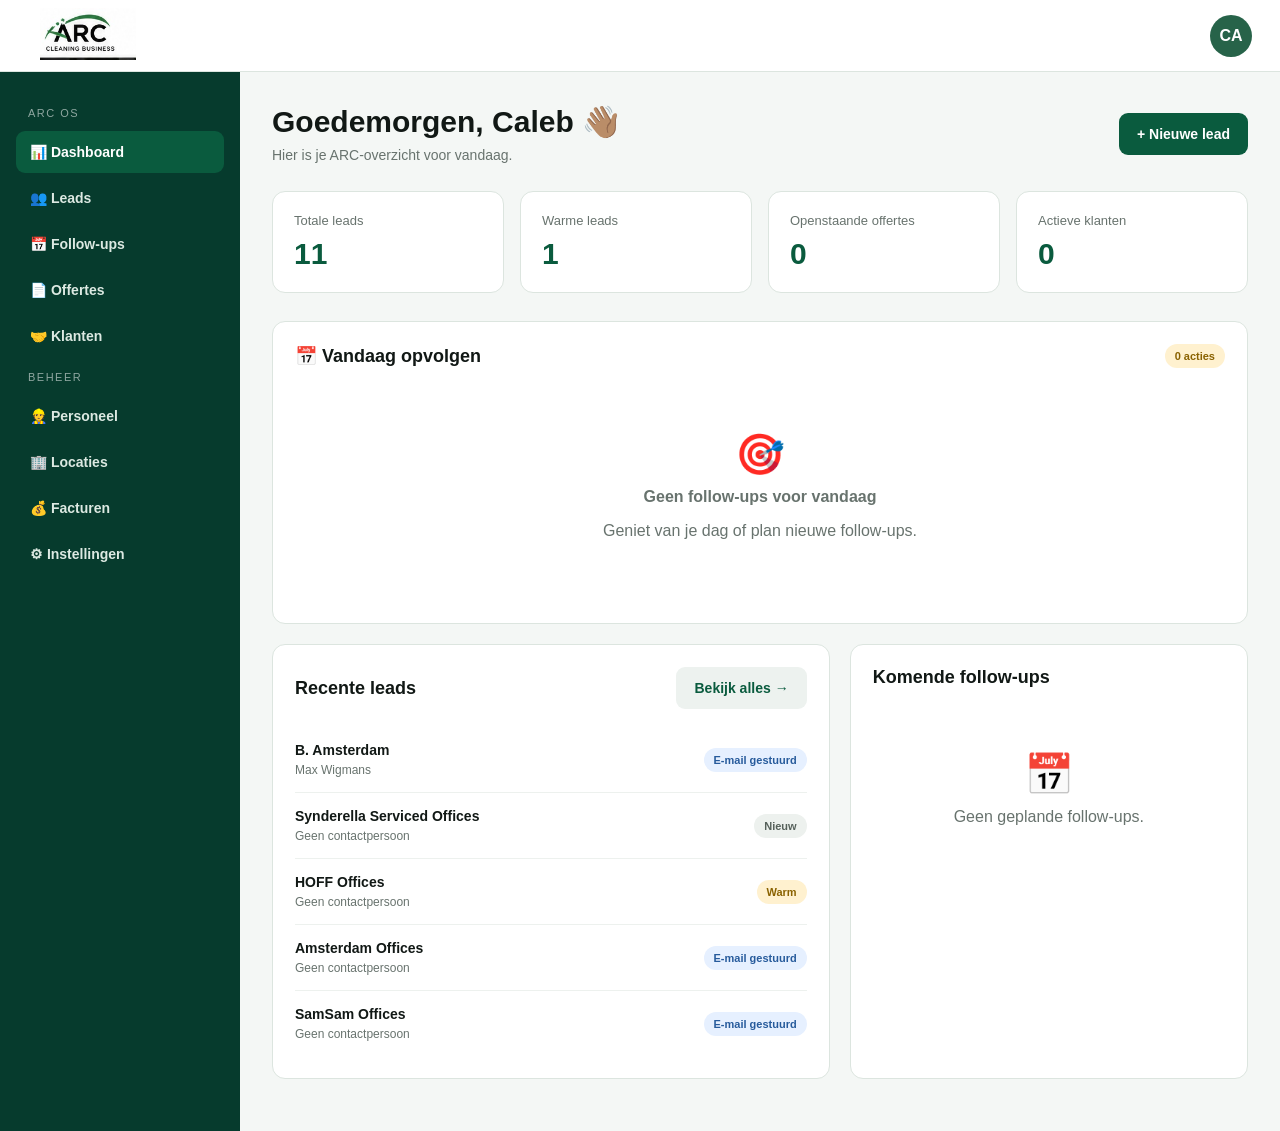
==== commit f2ba3612: "Update app.html" ====
--- a/app.html
+++ b/app.html
@@ -7,1594 +7,1247 @@
 <title>ARC OS | Business Management</title>
 
 <style>
-
-* {
-    box-sizing: border-box;
-}
-
-html {
-    scroll-behavior: smooth;
-}
-
-body {
-    margin: 0;
-    font-family: Arial, Helvetica, sans-serif;
-    background: #f4f7f5;
-    color: #111815;
-}
-
-button,
-input,
-select,
-textarea {
-    font: inherit;
-}
-
-button {
-    cursor: pointer;
-}
-
-/* =========================
-   TOPBAR
-========================= */
-
-.topbar {
-    height: 72px;
-    background: #ffffff;
-    border-bottom: 1px solid #dce5df;
-
-    display: flex;
-    align-items: center;
-    justify-content: space-between;
-
-    padding: 0 28px;
-
-    position: sticky;
-    top: 0;
-    z-index: 100;
-}
-
-.brand {
-    display: flex;
-    align-items: center;
-    gap: 14px;
-}
-
-.brand img {
-    width: 120px;
-    height: 52px;
-    object-fit: contain;
-}
-
-.brand-text {
-    border-left: 1px solid #dce5df;
-    padding-left: 14px;
-
-    color: #68736e;
-    font-size: 12px;
-    font-weight: 700;
-    letter-spacing: .7px;
-}
-
-.profile {
-    width: 42px;
-    height: 42px;
-
-    border-radius: 50%;
-
-    background: #276349;
-    color: white;
-
-    display: flex;
-    align-items: center;
-    justify-content: center;
-
-    font-weight: 700;
-}
-
-/* =========================
-   LAYOUT
-========================= */
-
-.layout {
-    display: flex;
-    min-height: calc(100vh - 72px);
-}
-
-/* =========================
-   SIDEBAR
-========================= */
-
-.sidebar {
-    width: 240px;
-    flex-shrink: 0;
-
-    background: #063b2d;
-    color: white;
-
-    padding: 25px 16px;
-}
-
-.sidebar-title {
-    margin: 10px 12px 12px;
-
-    font-size: 11px;
-    letter-spacing: 1.5px;
-
-    opacity: .55;
-}
-
-.nav-item {
-    width: 100%;
-
-    border: 0;
-    background: transparent;
-
-    color: #dce9e2;
-
-    text-align: left;
-
-    padding: 13px 14px;
-    margin-bottom: 4px;
-
-    border-radius: 9px;
-
-    font-size: 14px;
-    font-weight: 600;
+*{box-sizing:border-box}
+
+body{
+    margin:0;
+    font-family:Arial,Helvetica,sans-serif;
+    background:#f4f7f5;
+    color:#111815;
+}
+
+button,input,select,textarea{font:inherit}
+button{cursor:pointer}
+
+.topbar{
+    height:72px;
+    background:#fff;
+    border-bottom:1px solid #dce5df;
+    display:flex;
+    align-items:center;
+    justify-content:space-between;
+    padding:0 28px;
+    position:sticky;
+    top:0;
+    z-index:100;
+}
+
+.brand img{
+    width:120px;
+    height:52px;
+    object-fit:contain;
+}
+
+.profile{
+    width:42px;
+    height:42px;
+    border-radius:50%;
+    background:#276349;
+    color:#fff;
+    display:flex;
+    align-items:center;
+    justify-content:center;
+    font-weight:700;
+}
+
+.layout{
+    display:flex;
+    min-height:calc(100vh - 72px);
+}
+
+.sidebar{
+    width:240px;
+    flex-shrink:0;
+    background:#063b2d;
+    color:#fff;
+    padding:25px 16px;
+}
+
+.sidebar-title{
+    margin:10px 12px 12px;
+    font-size:11px;
+    letter-spacing:1.5px;
+    opacity:.55;
+}
+
+.nav-item{
+    width:100%;
+    border:0;
+    background:transparent;
+    color:#dce9e2;
+    text-align:left;
+    padding:13px 14px;
+    margin-bottom:4px;
+    border-radius:9px;
+    font-size:14px;
+    font-weight:600;
 }
 
 .nav-item:hover,
-.nav-item.active {
-    background: #0a5b3e;
-    color: white;
-}
-
-/* =========================
-   MAIN
-========================= */
-
-.content {
-    flex: 1;
-    width: 100%;
-    max-width: 1450px;
-
-    padding: 32px;
-}
-
-.page {
-    display: none;
-}
-
-.page.active {
-    display: block;
-}
-
-/* =========================
-   PAGE HEADER
-========================= */
-
-.page-heading {
-    display: flex;
-    align-items: center;
-    justify-content: space-between;
-
-    gap: 20px;
-
-    margin-bottom: 28px;
-}
-
-.page-heading h1 {
-    margin: 0;
-
-    font-size: 30px;
-    line-height: 1.2;
-}
-
-.page-heading p {
-    margin: 8px 0 0;
-
-    color: #68736e;
-    font-size: 14px;
-}
-
-/* =========================
-   BUTTONS
-========================= */
-
-.button {
-    border: 0;
-
-    background: #0a5b3e;
-    color: white;
-
-    padding: 13px 18px;
-
-    border-radius: 9px;
-
-    font-size: 14px;
-    font-weight: 700;
-
-    transition: .2s ease;
-}
-
-.button:hover {
-    opacity: .9;
-}
-
-.button.secondary {
-    background: #edf2ef;
-    color: #0a5b3e;
-}
-
-.button.danger {
-    background: #fbeaea;
-    color: #a52d2d;
-}
-
-/* =========================
-   STATS
-========================= */
-
-.stats {
-    display: grid;
-
-    grid-template-columns: repeat(4, 1fr);
-
-    gap: 16px;
-
-    margin-bottom: 28px;
-}
-
-.stat-card {
-    background: white;
-
-    border: 1px solid #dce5df;
-    border-radius: 13px;
-
-    padding: 21px;
-}
-
-.stat-label {
-    color: #68736e;
-
-    font-size: 13px;
-
-    margin-bottom: 9px;
-}
-
-.stat-number {
-    color: #0a5b3e;
-
-    font-size: 30px;
-    font-weight: 800;
-}
-
-/* =========================
-   CARDS
-========================= */
-
-.card {
-    background: white;
-
-    border: 1px solid #dce5df;
-
-    border-radius: 13px;
-
-    padding: 22px;
-
-    margin-bottom: 20px;
-}
-
-.card-header {
-    display: flex;
-    align-items: center;
-    justify-content: space-between;
-
-    gap: 15px;
-
-    margin-bottom: 18px;
-}
-
-.card-header h2 {
-    margin: 0;
-
-    font-size: 18px;
-}
-
-/* =========================
-   DASHBOARD GRID
-========================= */
-
-.dashboard-grid {
-    display: grid;
-
-    grid-template-columns: 1.5fr 1fr;
-
-    gap: 20px;
-}
-
-/* =========================
-   LEAD ROW
-========================= */
-
-.lead-row {
-    display: flex;
-
-    align-items: center;
-    justify-content: space-between;
-
-    gap: 15px;
-
-    padding: 15px 0;
-
-    border-bottom: 1px solid #edf1ee;
-}
-
-.lead-row:last-child {
-    border-bottom: 0;
-}
-
-.lead-name {
-    font-weight: 700;
-    font-size: 14px;
-}
-
-.lead-contact {
-    margin-top: 5px;
-
-    color: #68736e;
-
-    font-size: 12px;
-}
-
-.status {
-    display: inline-flex;
-
-    align-items: center;
-    justify-content: center;
-
-    padding: 6px 10px;
-
-    border-radius: 20px;
-
-    font-size: 11px;
-    font-weight: 700;
-
-    white-space: nowrap;
-}
-
-.status-nieuw {
-    background: #edf1ee;
-    color: #56615b;
-}
-
-.status-gebeld {
-    background: #eee9ff;
-    color: #634ea3;
-}
-
-.status-email {
-    background: #e6f0ff;
-    color: #275b9c;
-}
-
-.status-warm {
-    background: #fff1cf;
-    color: #8a6200;
-}
-
-.status-afspraak {
-    background: #e1f4e9;
-    color: #28704a;
-}
-
-.status-offerte {
-    background: #e5f5f2;
-    color: #147265;
-}
-
-.status-gewonnen {
-    background: #dff5e5;
-    color: #176738;
-}
-
-.status-afgewezen {
-    background: #fbeaea;
-    color: #a52d2d;
-}
-
-/* =========================
-   FOLLOW UPS
-========================= */
-
-.followup {
-    padding: 14px 0;
-
-    border-bottom: 1px solid #edf1ee;
-}
-
-.followup:last-child {
-    border-bottom: 0;
-}
-
-.followup-date {
-    color: #0a5b3e;
-
-    font-size: 11px;
-    font-weight: 800;
-
-    margin-bottom: 5px;
-}
-
-.followup-name {
-    font-weight: 700;
-    font-size: 14px;
-}
-
-.followup-note {
-    color: #68736e;
-
-    font-size: 12px;
-
-    margin-top: 4px;
-}
-
-/* =========================
-   LEADS TOOLBAR
-========================= */
-
-.toolbar {
-    display: flex;
-
-    gap: 12px;
-
-    margin-bottom: 18px;
-}
-
-.search-box {
-    flex: 1;
-}
+.nav-item.active{
+    background:#0a5b3e;
+    color:#fff;
+}
+
+.content{
+    flex:1;
+    width:100%;
+    max-width:1450px;
+    padding:32px;
+}
+
+.page{display:none}
+.page.active{display:block}
+
+.page-heading{
+    display:flex;
+    align-items:center;
+    justify-content:space-between;
+    gap:20px;
+    margin-bottom:28px;
+}
+
+.page-heading h1{
+    margin:0;
+    font-size:30px;
+}
+
+.page-heading p{
+    margin:8px 0 0;
+    color:#68736e;
+    font-size:14px;
+}
+
+.button{
+    border:0;
+    background:#0a5b3e;
+    color:#fff;
+    padding:13px 18px;
+    border-radius:9px;
+    font-size:14px;
+    font-weight:700;
+}
+
+.button.secondary{
+    background:#edf2ef;
+    color:#0a5b3e;
+}
+
+.button.danger{
+    background:#fbeaea;
+    color:#a52d2d;
+}
+
+.stats{
+    display:grid;
+    grid-template-columns:repeat(4,1fr);
+    gap:16px;
+    margin-bottom:28px;
+}
+
+.stat-card{
+    background:#fff;
+    border:1px solid #dce5df;
+    border-radius:13px;
+    padding:21px;
+}
+
+.stat-label{
+    color:#68736e;
+    font-size:13px;
+    margin-bottom:9px;
+}
+
+.stat-number{
+    color:#0a5b3e;
+    font-size:30px;
+    font-weight:800;
+}
+
+.dashboard-grid{
+    display:grid;
+    grid-template-columns:1.4fr 1fr;
+    gap:20px;
+}
+
+.card{
+    background:#fff;
+    border:1px solid #dce5df;
+    border-radius:13px;
+    padding:22px;
+    margin-bottom:20px;
+}
+
+.card-header{
+    display:flex;
+    align-items:center;
+    justify-content:space-between;
+    gap:15px;
+    margin-bottom:18px;
+}
+
+.card-header h2{
+    margin:0;
+    font-size:18px;
+}
+
+.lead-row{
+    display:flex;
+    align-items:center;
+    justify-content:space-between;
+    gap:15px;
+    padding:15px 0;
+    border-bottom:1px solid #edf1ee;
+}
+
+.lead-row:last-child{border-bottom:0}
+
+.lead-name{
+    font-weight:700;
+    font-size:14px;
+}
+
+.lead-contact{
+    margin-top:5px;
+    color:#68736e;
+    font-size:12px;
+}
+
+.status{
+    display:inline-flex;
+    align-items:center;
+    justify-content:center;
+    padding:6px 10px;
+    border-radius:20px;
+    font-size:11px;
+    font-weight:700;
+    white-space:nowrap;
+}
+
+.status-nieuw{background:#edf1ee;color:#56615b}
+.status-gebeld{background:#eee9ff;color:#634ea3}
+.status-email{background:#e6f0ff;color:#275b9c}
+.status-warm{background:#fff1cf;color:#8a6200}
+.status-afspraak{background:#e1f4e9;color:#28704a}
+.status-offerte{background:#e5f5f2;color:#147265}
+.status-gewonnen{background:#dff5e5;color:#176738}
+.status-afgewezen{background:#fbeaea;color:#a52d2d}
+
+.priority{
+    display:inline-flex;
+    padding:5px 9px;
+    border-radius:20px;
+    font-size:10px;
+    font-weight:800;
+}
+
+.priority-high{
+    background:#fde8e8;
+    color:#b42318;
+}
+
+.priority-normal{
+    background:#fff3d6;
+    color:#8a6200;
+}
+
+.priority-low{
+    background:#e8f2ec;
+    color:#26704b;
+}
+
+.today-box{
+    border:1px solid #dce5df;
+    border-radius:12px;
+    background:#fff;
+    overflow:hidden;
+}
+
+.today-item{
+    padding:17px 18px;
+    border-bottom:1px solid #edf1ee;
+}
+
+.today-item:last-child{border-bottom:0}
+
+.today-top{
+    display:flex;
+    justify-content:space-between;
+    gap:10px;
+}
+
+.today-company{
+    font-weight:800;
+    font-size:15px;
+}
+
+.today-details{
+    margin-top:7px;
+    color:#68736e;
+    font-size:12px;
+}
+
+.today-actions{
+    display:flex;
+    gap:7px;
+    margin-top:12px;
+}
+
+.small-button{
+    border:0;
+    padding:8px 11px;
+    border-radius:7px;
+    background:#edf2ef;
+    color:#0a5b3e;
+    font-size:12px;
+    font-weight:700;
+}
+
+.toolbar{
+    display:flex;
+    gap:12px;
+    margin-bottom:18px;
+}
+
+.search-box{flex:1}
 
 .search-box input,
-.toolbar select {
-    width: 100%;
-
-    height: 46px;
-
-    border: 1px solid #d4dfd8;
-    border-radius: 9px;
-
-    background: white;
-
-    padding: 0 14px;
-
-    outline: none;
-
-    color: #111815;
-}
-
-.search-box input:focus,
-.toolbar select:focus {
-    border-color: #0a5b3e;
-}
-
-/* =========================
-   LEADS TABLE
-========================= */
-
-.leads-list {
-    background: white;
-
-    border: 1px solid #dce5df;
-
-    border-radius: 13px;
-
-    overflow: hidden;
-}
-
-.lead-card {
-    display: grid;
-
-    grid-template-columns: 1.5fr 1fr .8fr .9fr auto;
-
-    align-items: center;
-
-    gap: 15px;
-
-    padding: 18px 20px;
-
-    border-bottom: 1px solid #edf1ee;
-}
-
-.lead-card:last-child {
-    border-bottom: 0;
-}
-
-.lead-company {
-    font-weight: 700;
-    font-size: 15px;
-}
-
-.lead-person {
-    margin-top: 5px;
-
-    color: #68736e;
-
-    font-size: 12px;
-}
-
-.lead-small {
-    color: #68736e;
-
-    font-size: 12px;
-}
-
-.lead-actions {
-    display: flex;
-
-    gap: 7px;
-
-    justify-content: flex-end;
-}
-
-.icon-button {
-    width: 36px;
-    height: 36px;
-
-    border: 1px solid #dce5df;
-
-    border-radius: 8px;
-
-    background: white;
-
-    color: #0a5b3e;
-
-    display: flex;
-    align-items: center;
-    justify-content: center;
-}
-
-.icon-button:hover {
-    background: #edf5f1;
-}
-
-/* =========================
-   EMPTY STATE
-========================= */
-
-.empty {
-    text-align: center;
-
-    padding: 55px 20px;
-
-    color: #68736e;
-}
-
-.empty-icon {
-    font-size: 42px;
-
-    margin-bottom: 12px;
-}
-
-/* =========================
-   MODAL
-========================= */
-
-.modal-overlay {
-    position: fixed;
-
-    inset: 0;
-
-    background: rgba(0, 0, 0, .48);
-
-    display: none;
-
-    align-items: center;
-    justify-content: center;
-
-    padding: 20px;
-
-    z-index: 1000;
-}
-
-.modal-overlay.show {
-    display: flex;
-}
-
-.modal {
-    width: 100%;
-    max-width: 650px;
-
-    max-height: 92vh;
-
-    overflow-y: auto;
-
-    background: white;
-
-    border-radius: 16px;
-
-    padding: 25px;
-}
-
-.modal-header {
-    display: flex;
-
-    align-items: center;
-    justify-content: space-between;
-
-    margin-bottom: 22px;
-}
-
-.modal-header h2 {
-    margin: 0;
-
-    font-size: 22px;
-}
-
-.close-button {
-    border: 0;
-
-    background: #edf2ef;
-
-    width: 36px;
-    height: 36px;
-
-    border-radius: 50%;
-
-    font-size: 20px;
-
-    color: #53605a;
-}
-
-/* =========================
-   FORM
-========================= */
-
-.form-grid {
-    display: grid;
-
-    grid-template-columns: 1fr 1fr;
-
-    gap: 16px;
-}
-
-.form-group {
-    display: flex;
-
-    flex-direction: column;
-
-    gap: 7px;
-}
-
-.form-group.full {
-    grid-column: 1 / -1;
-}
-
-.form-group label {
-    font-size: 13px;
-
-    font-weight: 700;
+.toolbar select{
+    width:100%;
+    height:46px;
+    border:1px solid #d4dfd8;
+    border-radius:9px;
+    background:#fff;
+    padding:0 14px;
+    outline:none;
+}
+
+.leads-list{
+    background:#fff;
+    border:1px solid #dce5df;
+    border-radius:13px;
+    overflow:hidden;
+}
+
+.lead-card{
+    display:grid;
+    grid-template-columns:1.4fr 1fr .9fr .8fr 1fr auto;
+    align-items:center;
+    gap:14px;
+    padding:18px 20px;
+    border-bottom:1px solid #edf1ee;
+}
+
+.lead-card:last-child{border-bottom:0}
+
+.lead-company{
+    font-weight:700;
+    font-size:15px;
+}
+
+.lead-person{
+    margin-top:5px;
+    color:#68736e;
+    font-size:12px;
+}
+
+.lead-small{
+    color:#68736e;
+    font-size:12px;
+}
+
+.lead-actions{
+    display:flex;
+    gap:7px;
+    justify-content:flex-end;
+}
+
+.icon-button{
+    width:36px;
+    height:36px;
+    border:1px solid #dce5df;
+    border-radius:8px;
+    background:#fff;
+    color:#0a5b3e;
+    display:flex;
+    align-items:center;
+    justify-content:center;
+    text-decoration:none;
+}
+
+.empty{
+    text-align:center;
+    padding:45px 20px;
+    color:#68736e;
+}
+
+.empty-icon{
+    font-size:40px;
+    margin-bottom:10px;
+}
+
+.modal-overlay{
+    position:fixed;
+    inset:0;
+    background:rgba(0,0,0,.48);
+    display:none;
+    align-items:center;
+    justify-content:center;
+    padding:20px;
+    z-index:1000;
+}
+
+.modal-overlay.show{display:flex}
+
+.modal{
+    width:100%;
+    max-width:680px;
+    max-height:92vh;
+    overflow-y:auto;
+    background:#fff;
+    border-radius:16px;
+    padding:25px;
+}
+
+.modal-header{
+    display:flex;
+    align-items:center;
+    justify-content:space-between;
+    margin-bottom:22px;
+}
+
+.modal-header h2{
+    margin:0;
+    font-size:22px;
+}
+
+.close-button{
+    border:0;
+    background:#edf2ef;
+    width:36px;
+    height:36px;
+    border-radius:50%;
+    font-size:20px;
+}
+
+.form-grid{
+    display:grid;
+    grid-template-columns:1fr 1fr;
+    gap:16px;
+}
+
+.form-group{
+    display:flex;
+    flex-direction:column;
+    gap:7px;
+}
+
+.form-group.full{
+    grid-column:1/-1;
+}
+
+.form-group label{
+    font-size:13px;
+    font-weight:700;
 }
 
 .form-group input,
 .form-group select,
-.form-group textarea {
-    width: 100%;
-
-    border: 1px solid #d4dfd8;
-
-    border-radius: 8px;
-
-    padding: 12px;
-
-    outline: none;
-
-    background: #fff;
-
-    color: #111815;
-}
-
-.form-group textarea {
-    min-height: 110px;
-
-    resize: vertical;
-}
-
-.form-group input:focus,
-.form-group select:focus,
-.form-group textarea:focus {
-    border-color: #0a5b3e;
-}
-
-.modal-footer {
-    display: flex;
-
-    justify-content: flex-end;
-
-    gap: 10px;
-
-    margin-top: 22px;
-}
-
-/* =========================
-   MOBILE
-========================= */
-
-@media (max-width: 1000px) {
-
-    .sidebar {
-        display: none;
-    }
-
-    .content {
-        padding: 24px 18px;
-    }
-
-    .stats {
-        grid-template-columns: 1fr 1fr;
-    }
-
-    .dashboard-grid {
-        grid-template-columns: 1fr;
-    }
-
-    .lead-card {
-        grid-template-columns: 1fr;
-        gap: 9px;
-    }
-
-    .lead-actions {
-        justify-content: flex-start;
-    }
-}
-
-@media (max-width: 600px) {
-
-    .topbar {
-        height: 68px;
-
-        padding: 0 14px;
-    }
-
-    .brand img {
-        width: 110px;
-    }
-
-    .brand-text {
-        display: none;
-    }
-
-    .profile {
-        width: 39px;
-        height: 39px;
-    }
-
-    .content {
-        padding: 20px 14px;
-    }
-
-    .page-heading {
-        flex-direction: column;
-
-        align-items: flex-start;
-    }
-
-    .page-heading h1 {
-        font-size: 26px;
-    }
-
-    .page-heading .button {
-        width: 100%;
-    }
-
-    .stats {
-        gap: 10px;
-    }
-
-    .stat-card {
-        padding: 15px;
-    }
-
-    .stat-number {
-        font-size: 25px;
-    }
-
-    .toolbar {
-        flex-direction: column;
-    }
-
-    .form-grid {
-        grid-template-columns: 1fr;
-    }
-
-    .form-group.full {
-        grid-column: auto;
-    }
-
-    .modal {
-        padding: 20px;
-
-        border-radius: 14px;
-    }
-
-    .modal-footer {
-        flex-direction: column-reverse;
-    }
-
-    .modal-footer button {
-        width: 100%;
-    }
-}
-
+.form-group textarea{
+    width:100%;
+    border:1px solid #d4dfd8;
+    border-radius:8px;
+    padding:12px;
+    outline:none;
+    background:#fff;
+}
+
+.form-group textarea{
+    min-height:110px;
+    resize:vertical;
+}
+
+.modal-footer{
+    display:flex;
+    justify-content:flex-end;
+    gap:10px;
+    margin-top:22px;
+}
+
+@media(max-width:1100px){
+
+    .lead-card{
+        grid-template-columns:1fr 1fr;
+    }
+
+}
+
+@media(max-width:1000px){
+
+    .sidebar{display:none}
+
+    .content{
+        padding:24px 18px;
+    }
+
+    .stats{
+        grid-template-columns:1fr 1fr;
+    }
+
+    .dashboard-grid{
+        grid-template-columns:1fr;
+    }
+
+}
+
+@media(max-width:600px){
+
+    .topbar{
+        height:68px;
+        padding:0 14px;
+    }
+
+    .brand img{
+        width:110px;
+    }
+
+    .content{
+        padding:20px 14px;
+    }
+
+    .page-heading{
+        flex-direction:column;
+        align-items:flex-start;
+    }
+
+    .page-heading h1{
+        font-size:26px;
+    }
+
+    .page-heading .button{
+        width:100%;
+    }
+
+    .stats{
+        gap:10px;
+    }
+
+    .stat-card{
+        padding:15px;
+    }
+
+    .stat-number{
+        font-size:25px;
+    }
+
+    .toolbar{
+        flex-direction:column;
+    }
+
+    .lead-card{
+        grid-template-columns:1fr;
+    }
+
+    .lead-actions{
+        justify-content:flex-start;
+    }
+
+    .form-grid{
+        grid-template-columns:1fr;
+    }
+
+    .form-group.full{
+        grid-column:auto;
+    }
+
+    .modal{
+        padding:20px;
+    }
+
+    .modal-footer{
+        flex-direction:column-reverse;
+    }
+
+    .modal-footer button{
+        width:100%;
+    }
+}
 </style>
 </head>
 
-
 <body>
 
 <header class="topbar">
 
     <div class="brand">
-
-        <img
-            src="arc-logo-reference.jpg"
-            alt="ARC Cleaning Business"
-        >
-
-        <div class="brand-text">
-            BUSINESS MANAGEMENT
+        <img src="arc-logo-reference.jpg" alt="ARC Cleaning Business">
+    </div>
+
+    <div class="profile">CA</div>
+
+</header>
+
+
+<div class="layout">
+
+<aside class="sidebar">
+
+    <div class="sidebar-title">ARC OS</div>
+
+    <button class="nav-item active"
+        onclick="showPage('dashboard',this)">
+        📊 Dashboard
+    </button>
+
+    <button class="nav-item"
+        onclick="showPage('leads',this)">
+        👥 Leads
+    </button>
+
+    <button class="nav-item"
+        onclick="showPage('followups',this)">
+        📅 Follow-ups
+    </button>
+
+    <button class="nav-item"
+        onclick="showPage('offertes',this)">
+        📄 Offertes
+    </button>
+
+    <button class="nav-item"
+        onclick="showPage('klanten',this)">
+        🤝 Klanten
+    </button>
+
+    <div class="sidebar-title">BEHEER</div>
+
+    <button class="nav-item">👷 Personeel</button>
+    <button class="nav-item">🏢 Locaties</button>
+    <button class="nav-item">💰 Facturen</button>
+    <button class="nav-item">⚙ Instellingen</button>
+
+</aside>
+
+
+<main class="content">
+
+
+<!-- DASHBOARD -->
+
+<section id="dashboard" class="page active">
+
+    <div class="page-heading">
+
+        <div>
+            <h1>Goedemorgen, Caleb 👋🏽</h1>
+            <p>Hier is je ARC-overzicht voor vandaag.</p>
         </div>
 
+        <button class="button"
+            onclick="openLeadModal()">
+            + Nieuwe lead
+        </button>
+
     </div>
 
-    <div class="profile">
-        CA
+
+    <div class="stats">
+
+        <div class="stat-card">
+            <div class="stat-label">Totale leads</div>
+            <div class="stat-number" id="totalLeads">0</div>
+        </div>
+
+        <div class="stat-card">
+            <div class="stat-label">Warme leads</div>
+            <div class="stat-number" id="warmLeads">0</div>
+        </div>
+
+        <div class="stat-card">
+            <div class="stat-label">Openstaande offertes</div>
+            <div class="stat-number" id="openQuotes">0</div>
+        </div>
+
+        <div class="stat-card">
+            <div class="stat-label">Actieve klanten</div>
+            <div class="stat-number" id="activeClients">0</div>
+        </div>
+
     </div>
 
-</header>
-
-
-<div class="layout">
-
-
-    <!-- SIDEBAR -->
-
-    <aside class="sidebar">
-
-        <div class="sidebar-title">
-            ARC OS
+
+    <!-- TODAY -->
+
+    <div class="card">
+
+        <div class="card-header">
+
+            <h2>📅 Vandaag opvolgen</h2>
+
+            <span id="todayCount"
+                class="status status-warm">
+                0 acties
+            </span>
+
         </div>
 
-        <button class="nav-item active" onclick="showPage('dashboard', this)">
-            📊 Dashboard
+        <div id="todayFollowups"></div>
+
+    </div>
+
+
+    <div class="dashboard-grid">
+
+
+        <div class="card">
+
+            <div class="card-header">
+
+                <h2>Recente leads</h2>
+
+                <button
+                    class="button secondary"
+                    onclick="showPageById('leads')">
+                    Bekijk alles →
+                </button>
+
+            </div>
+
+            <div id="recentLeads"></div>
+
+        </div>
+
+
+        <div class="card">
+
+            <div class="card-header">
+                <h2>Komende follow-ups</h2>
+            </div>
+
+            <div id="upcomingFollowups"></div>
+
+        </div>
+
+
+    </div>
+
+</section>
+
+
+<!-- LEADS -->
+
+<section id="leads" class="page">
+
+    <div class="page-heading">
+
+        <div>
+            <h1>Leads</h1>
+            <p>Beheer al je potentiële klanten.</p>
+        </div>
+
+        <button class="button"
+            onclick="openLeadModal()">
+            + Nieuwe lead
         </button>
 
-        <button class="nav-item" onclick="showPage('leads', this)">
-            👥 Leads
+    </div>
+
+
+    <div class="toolbar">
+
+        <div class="search-box">
+
+            <input
+                type="search"
+                id="searchInput"
+                placeholder="Zoek bedrijf, contactpersoon of e-mail..."
+                oninput="renderLeads()">
+
+        </div>
+
+        <div style="width:210px">
+
+            <select id="statusFilter"
+                onchange="renderLeads()">
+
+                <option value="Alle">
+                    Alle statussen
+                </option>
+
+                <option>Nieuw</option>
+                <option>Gebeld</option>
+                <option>E-mail gestuurd</option>
+                <option>Warm</option>
+                <option>Afspraak</option>
+                <option>Offerte verstuurd</option>
+                <option>Gewonnen</option>
+                <option>Afgewezen</option>
+
+            </select>
+
+        </div>
+
+    </div>
+
+
+    <div class="leads-list">
+
+        <div id="leadsContainer"></div>
+
+    </div>
+
+</section>
+
+
+<!-- FOLLOWUPS -->
+
+<section id="followups" class="page">
+
+    <div class="page-heading">
+
+        <div>
+            <h1>Follow-ups</h1>
+            <p>Hier zie je al je geplande opvolgingen.</p>
+        </div>
+
+    </div>
+
+    <div class="card">
+
+        <div id="allFollowups"></div>
+
+    </div>
+
+</section>
+
+
+<!-- OFFERTES -->
+
+<section id="offertes" class="page">
+
+    <div class="page-heading">
+
+        <div>
+            <h1>Offertes</h1>
+            <p>Overzicht van je offerteaanvragen.</p>
+        </div>
+
+    </div>
+
+    <div class="card">
+
+        <div class="empty">
+
+            <div class="empty-icon">📄</div>
+
+            <strong>Offertebeheer komt eraan</strong>
+
+            <p>
+                Dit bouwen we in de volgende fase.
+            </p>
+
+        </div>
+
+    </div>
+
+</section>
+
+
+<!-- KLANTEN -->
+
+<section id="klanten" class="page">
+
+    <div class="page-heading">
+
+        <div>
+            <h1>Klanten</h1>
+            <p>Je actieve ARC-klanten.</p>
+        </div>
+
+    </div>
+
+    <div class="card">
+
+        <div id="clientsContainer"></div>
+
+    </div>
+
+</section>
+
+
+</main>
+</div>
+
+
+<!-- MODAL -->
+
+<div class="modal-overlay"
+     id="leadModal"
+     onclick="closeModalOutside(event)">
+
+<div class="modal"
+     onclick="event.stopPropagation()">
+
+    <div class="modal-header">
+
+        <h2 id="modalTitle">
+            Nieuwe lead
+        </h2>
+
+        <button
+            class="close-button"
+            onclick="closeLeadModal()">
+            ×
         </button>
 
-        <button class="nav-item" onclick="showPage('followups', this)">
-            📞 Follow-ups
-        </button>
-
-        <button class="nav-item" onclick="showPage('offertes', this)">
-            📄 Offertes
-        </button>
-
-        <button class="nav-item" onclick="showPage('klanten', this)">
-            🤝 Klanten
-        </button>
-
-
-        <div class="sidebar-title">
-            BEHEER
+    </div>
+
+
+    <form id="leadForm"
+          onsubmit="saveLead(event)">
+
+        <input
+            type="hidden"
+            id="leadId">
+
+
+        <div class="form-grid">
+
+
+            <div class="form-group">
+
+                <label>Bedrijfsnaam *</label>
+
+                <input
+                    id="company"
+                    required
+                    placeholder="Bijv. CBRE Amsterdam">
+
+            </div>
+
+
+            <div class="form-group">
+
+                <label>Contactpersoon</label>
+
+                <input
+                    id="contact"
+                    placeholder="Naam contactpersoon">
+
+            </div>
+
+
+            <div class="form-group">
+
+                <label>Telefoonnummer</label>
+
+                <input
+                    type="tel"
+                    id="phone"
+                    placeholder="020 123 4567">
+
+            </div>
+
+
+            <div class="form-group">
+
+                <label>E-mailadres</label>
+
+                <input
+                    type="email"
+                    id="email"
+                    placeholder="naam@bedrijf.nl">
+
+            </div>
+
+
+            <div class="form-group">
+
+                <label>Status</label>
+
+                <select id="status">
+
+                    <option>Nieuw</option>
+                    <option>Gebeld</option>
+                    <option>E-mail gestuurd</option>
+                    <option>Warm</option>
+                    <option>Afspraak</option>
+                    <option>Offerte verstuurd</option>
+                    <option>Gewonnen</option>
+                    <option>Afgewezen</option>
+
+                </select>
+
+            </div>
+
+
+            <div class="form-group">
+
+                <label>Prioriteit</label>
+
+                <select id="priority">
+
+                    <option value="Normaal">
+                        Normaal
+                    </option>
+
+                    <option value="Hoog">
+                        🔴 Hoog
+                    </option>
+
+                    <option value="Laag">
+                        🟢 Laag
+                    </option>
+
+                </select>
+
+            </div>
+
+
+            <div class="form-group">
+
+                <label>Follow-up datum</label>
+
+                <input
+                    type="date"
+                    id="followup">
+
+            </div>
+
+
+            <div class="form-group">
+
+                <label>Follow-up tijd</label>
+
+                <input
+                    type="time"
+                    id="followupTime">
+
+            </div>
+
+
+            <div class="form-group full">
+
+                <label>Adres</label>
+
+                <input
+                    id="address"
+                    placeholder="Straat + huisnummer, Amsterdam">
+
+            </div>
+
+
+            <div class="form-group full">
+
+                <label>Notities</label>
+
+                <textarea
+                    id="notes"
+                    placeholder="Bijvoorbeeld: huidige schoonmaakpartner, terugbellen, interesse in dagelijkse schoonmaak..."></textarea>
+
+            </div>
+
+
         </div>
 
-        <button class="nav-item">
-            👷 Personeel
-        </button>
-
-        <button class="nav-item">
-            🏢 Locaties
-        </button>
-
-        <button class="nav-item">
-            💰 Facturen
-        </button>
-
-        <button class="nav-item">
-            ⚙ Instellingen
-        </button>
-
-    </aside>
-
-
-    <!-- CONTENT -->
-
-    <main class="content">
-
-
-        <!-- =========================
-             DASHBOARD
-        ========================== -->
-
-        <section id="dashboard" class="page active">
-
-            <div class="page-heading">
-
-                <div>
-
-                    <h1>
-                        Goedemorgen, Caleb 👋🏽
-                    </h1>
-
-                    <p>
-                        Hier is je ARC-overzicht voor vandaag.
-                    </p>
-
-                </div>
-
-                <button class="button" onclick="openLeadModal()">
-                    + Nieuwe lead
-                </button>
-
-            </div>
-
-
-            <div class="stats">
-
-                <div class="stat-card">
-
-                    <div class="stat-label">
-                        Totale leads
-                    </div>
-
-                    <div class="stat-number" id="totalLeads">
-                        0
-                    </div>
-
-                </div>
-
-
-                <div class="stat-card">
-
-                    <div class="stat-label">
-                        Warme leads
-                    </div>
-
-                    <div class="stat-number" id="warmLeads">
-                        0
-                    </div>
-
-                </div>
-
-
-                <div class="stat-card">
-
-                    <div class="stat-label">
-                        Openstaande offertes
-                    </div>
-
-                    <div class="stat-number" id="openQuotes">
-                        0
-                    </div>
-
-                </div>
-
-
-                <div class="stat-card">
-
-                    <div class="stat-label">
-                        Actieve klanten
-                    </div>
-
-                    <div class="stat-number" id="activeClients">
-                        0
-                    </div>
-
-                </div>
-
-            </div>
-
-
-            <div class="dashboard-grid">
-
-
-                <div class="card">
-
-                    <div class="card-header">
-
-                        <h2>
-                            Recente leads
-                        </h2>
-
-                        <button
-                            class="button secondary"
-                            onclick="showPageById('leads')"
-                        >
-                            Bekijk alles →
-                        </button>
-
-                    </div>
-
-                    <div id="recentLeads"></div>
-
-                </div>
-
-
-                <div class="card">
-
-                    <div class="card-header">
-
-                        <h2>
-                            Follow-ups
-                        </h2>
-
-                    </div>
-
-                    <div id="dashboardFollowups"></div>
-
-                </div>
-
-
-            </div>
-
-        </section>
-
-
-        <!-- =========================
-             LEADS
-        ========================== -->
-
-        <section id="leads" class="page">
-
-            <div class="page-heading">
-
-                <div>
-
-                    <h1>
-                        Leads
-                    </h1>
-
-                    <p>
-                        Beheer al je potentiële klanten op één plek.
-                    </p>
-
-                </div>
-
-                <button class="button" onclick="openLeadModal()">
-                    + Nieuwe lead
-                </button>
-
-            </div>
-
-
-            <div class="toolbar">
-
-                <div class="search-box">
-
-                    <input
-                        type="search"
-                        id="searchInput"
-                        placeholder="Zoek bedrijf, contactpersoon of e-mail..."
-                        oninput="renderLeads()"
-                    >
-
-                </div>
-
-
-                <div style="width:210px;">
-
-                    <select
-                        id="statusFilter"
-                        onchange="renderLeads()"
-                    >
-
-                        <option value="Alle">Alle statussen</option>
-
-                        <option value="Nieuw">Nieuw</option>
-
-                        <option value="Gebeld">Gebeld</option>
-
-                        <option value="E-mail gestuurd">E-mail gestuurd</option>
-
-                        <option value="Warm">Warm</option>
-
-                        <option value="Afspraak">Afspraak</option>
-
-                        <option value="Offerte verstuurd">Offerte verstuurd</option>
-
-                        <option value="Gewonnen">Gewonnen</option>
-
-                        <option value="Afgewezen">Afgewezen</option>
-
-                    </select>
-
-                </div>
-
-            </div>
-
-
-            <div class="leads-list">
-
-                <div id="leadsContainer"></div>
-
-            </div>
-
-        </section>
-
-
-        <!-- =========================
-             FOLLOW UPS
-        ========================== -->
-
-        <section id="followups" class="page">
-
-            <div class="page-heading">
-
-                <div>
-
-                    <h1>
-                        Follow-ups
-                    </h1>
-
-                    <p>
-                        Zorg dat geen enkele lead wordt vergeten.
-                    </p>
-
-                </div>
-
-            </div>
-
-
-            <div class="card">
-
-                <div id="allFollowups"></div>
-
-            </div>
-
-        </section>
-
-
-        <!-- =========================
-             OFFERTES
-        ========================== -->
-
-        <section id="offertes" class="page">
-
-            <div class="page-heading">
-
-                <div>
-
-                    <h1>
-                        Offertes
-                    </h1>
-
-                    <p>
-                        Overzicht van je offerte-aanvragen.
-                    </p>
-
-                </div>
-
-            </div>
-
-
-            <div class="card">
-
-                <div class="empty">
-
-                    <div class="empty-icon">
-                        📄
-                    </div>
-
-                    <strong>
-                        Offertes komt eraan
-                    </strong>
-
-                    <p>
-                        In de volgende versie bouwen we hier je offertebeheer.
-                    </p>
-
-                </div>
-
-            </div>
-
-        </section>
-
-
-        <!-- =========================
-             KLANTEN
-        ========================== -->
-
-        <section id="klanten" class="page">
-
-            <div class="page-heading">
-
-                <div>
-
-                    <h1>
-                        Klanten
-                    </h1>
-
-                    <p>
-                        Je actieve ARC-klanten.
-                    </p>
-
-                </div>
-
-            </div>
-
-
-            <div class="card">
-
-                <div id="clientsContainer"></div>
-
-            </div>
-
-        </section>
-
-
-    </main>
+
+        <div class="modal-footer">
+
+            <button
+                type="button"
+                class="button secondary"
+                onclick="closeLeadModal()">
+                Annuleren
+            </button>
+
+            <button
+                type="submit"
+                class="button">
+                Lead opslaan
+            </button>
+
+        </div>
+
+    </form>
 
 </div>
-
-
-<!-- =========================
-     LEAD MODAL
-========================== -->
-
-<div
-    class="modal-overlay"
-    id="leadModal"
-    onclick="closeModalOutside(event)"
->
-
-    <div
-        class="modal"
-        onclick="event.stopPropagation()"
-    >
-
-        <div class="modal-header">
-
-            <h2 id="modalTitle">
-                Nieuwe lead
-            </h2>
-
-            <button
-                class="close-button"
-                onclick="closeLeadModal()"
-            >
-                ×
-            </button>
-
-        </div>
-
-
-        <form id="leadForm" onsubmit="saveLead(event)">
-
-            <input
-                type="hidden"
-                id="leadId"
-            >
-
-
-            <div class="form-grid">
-
-
-                <div class="form-group">
-
-                    <label>
-                        Bedrijfsnaam *
-                    </label>
-
-                    <input
-                        type="text"
-                        id="company"
-                        required
-                        placeholder="Bijv. CBRE Amsterdam"
-                    >
-
-                </div>
-
-
-                <div class="form-group">
-
-                    <label>
-                        Contactpersoon
-                    </label>
-
-                    <input
-                        type="text"
-                        id="contact"
-                        placeholder="Naam contactpersoon"
-                    >
-
-                </div>
-
-
-                <div class="form-group">
-
-                    <label>
-                        Telefoonnummer
-                    </label>
-
-                    <input
-                        type="tel"
-                        id="phone"
-                        placeholder="020 123 4567"
-                    >
-
-                </div>
-
-
-                <div class="form-group">
-
-                    <label>
-                        E-mailadres
-                    </label>
-
-                    <input
-                        type="email"
-                        id="email"
-                        placeholder="naam@bedrijf.nl"
-                    >
-
-                </div>
-
-
-                <div class="form-group">
-
-                    <label>
-                        Status
-                    </label>
-
-                    <select id="status">
-
-                        <option>Nieuw</option>
-
-                        <option>Gebeld</option>
-
-                        <option>E-mail gestuurd</option>
-
-                        <option>Warm</option>
-
-                        <option>Afspraak</option>
-
-                        <option>Offerte verstuurd</option>
-
-                        <option>Gewonnen</option>
-
-                        <option>Afgewezen</option>
-
-                    </select>
-
-                </div>
-
-
-                <div class="form-group">
-
-                    <label>
-                        Follow-up datum
-                    </label>
-
-                    <input
-                        type="date"
-                        id="followup"
-                    >
-
-                </div>
-
-
-                <div class="form-group full">
-
-                    <label>
-                        Adres
-                    </label>
-
-                    <input
-                        type="text"
-                        id="address"
-                        placeholder="Straat + huisnummer, Amsterdam"
-                    >
-
-                </div>
-
-
-                <div class="form-group full">
-
-                    <label>
-                        Notities
-                    </label>
-
-                    <textarea
-                        id="notes"
-                        placeholder="Bijvoorbeeld: huidige schoonmaakpartner, terugbellen in september, interesse in dagelijkse schoonmaak..."
-                    ></textarea>
-
-                </div>
-
-
-            </div>
-
-
-            <div class="modal-footer">
-
-                <button
-                    type="button"
-                    class="button secondary"
-                    onclick="closeLeadModal()"
-                >
-                    Annuleren
-                </button>
-
-                <button
-                    type="submit"
-                    class="button"
-                >
-                    Lead opslaan
-                </button>
-
-            </div>
-
-        </form>
-
-    </div>
-
 </div>
 
 
 <script>
 
-/* =====================================================
-   INITIAL LEADS
-===================================================== */
+/* =========================================
+   STARTER DATA
+========================================= */
 
 const starterLeads = [
 
-    {
-        id: "1",
-        company: "CURO Vastgoed",
-        contact: "",
-        phone: "",
-        email: "",
-        address: "",
-        status: "E-mail gestuurd",
-        followup: "",
-        notes: "E-mail gestuurd voor mogelijke schoonmaakopdracht."
-    },
-
-    {
-        id: "2",
-        company: "Minerva Vastgoedbeheer",
-        contact: "",
-        phone: "",
-        email: "",
-        address: "",
-        status: "E-mail gestuurd",
-        followup: "",
-        notes: "E-mail gestuurd voor mogelijke schoonmaakopdracht."
-    },
-
-    {
-        id: "3",
-        company: "DRS Makelaars",
-        contact: "",
-        phone: "",
-        email: "",
-        address: "",
-        status: "E-mail gestuurd",
-        followup: "",
-        notes: "E-mail gestuurd voor mogelijke schoonmaakopdracht."
-    },
-
-    {
-        id: "4",
-        company: "CBRE Amsterdam",
-        contact: "",
-        phone: "",
-        email: "",
-        address: "Amsterdam",
-        status: "Nieuw",
-        followup: "",
-        notes: "Vastgoedbeheerder. Nog benaderen."
-    },
-
-    {
-        id: "5",
-        company: "Cushman & Wakefield",
-        contact: "",
-        phone: "",
-        email: "",
-        address: "Amsterdam",
-        status: "Nieuw",
-        followup: "",
-        notes: "Nog benaderen."
-    },
-
-    {
-        id: "6",
-        company: "ASR Real Estate",
-        contact: "",
-        phone: "",
-        email: "",
-        address: "Utrecht",
-        status: "Nieuw",
-        followup: "",
-        notes: "Nog benaderen."
-    },
-
-    {
-        id: "7",
-        company: "SamSam Offices",
-        contact: "",
-        phone: "",
-        email: "",
-        address: "Amsterdam",
-        status: "E-mail gestuurd",
-        followup: "",
-        notes: "E-mail gestuurd."
-    },
-
-    {
-        id: "8",
-        company: "Amsterdam Offices",
-        contact: "",
-        phone: "",
-        email: "",
-        address: "Amsterdam",
-        status: "E-mail gestuurd",
-        followup: "",
-        notes: "E-mail gestuurd."
-    },
-
-    {
-        id: "9",
-        company: "HOFF Offices",
-        contact: "",
-        phone: "",
-        email: "",
-        address: "Amsterdam",
-        status: "Warm",
-        followup: "",
-        notes: "Heeft al een schoonmaakteam. Informatie gestuurd. Later opnieuw opvolgen."
-    },
-
-    {
-        id: "10",
-        company: "Synderella Serviced Offices",
-        contact: "",
-        phone: "",
-        email: "",
-        address: "Amsterdam",
-        status: "Nieuw",
-        followup: "",
-        notes: "Nog benaderen."
-    },
-
-    {
-        id: "11",
-        company: "B. Amsterdam",
-        contact: "Max Wigmans",
-        phone: "",
-        email: "",
-        address: "Amsterdam",
-        status: "E-mail gestuurd",
-        followup: "",
-        notes: "E-mail gestuurd naar Max Wigmans."
-    }
+{
+id:"1",
+company:"CURO Vastgoed",
+contact:"",
+phone:"",
+email:"",
+address:"",
+status:"E-mail gestuurd",
+priority:"Normaal",
+followup:"",
+followupTime:"",
+notes:"E-mail gestuurd voor mogelijke schoonmaakopdracht."
+},
+
+{
+id:"2",
+company:"Minerva Vastgoedbeheer",
+contact:"",
+phone:"",
+email:"",
+address:"",
+status:"E-mail gestuurd",
+priority:"Normaal",
+followup:"",
+followupTime:"",
+notes:"E-mail gestuurd voor mogelijke schoonmaakopdracht."
+},
+
+{
+id:"3",
+company:"DRS Makelaars",
+contact:"",
+phone:"",
+email:"",
+address:"",
+status:"E-mail gestuurd",
+priority:"Normaal",
+followup:"",
+followupTime:"",
+notes:"E-mail gestuurd voor mogelijke schoonmaakopdracht."
+},
+
+{
+id:"4",
+company:"CBRE Amsterdam",
+contact:"",
+phone:"",
+email:"",
+address:"Amsterdam",
+status:"Nieuw",
+priority:"Normaal",
+followup:"",
+followupTime:"",
+notes:"Nog benaderen."
+},
+
+{
+id:"5",
+company:"Cushman & Wakefield",
+contact:"",
+phone:"",
+email:"",
+address:"Amsterdam",
+status:"Nieuw",
+priority:"Normaal",
+followup:"",
+followupTime:"",
+notes:"Nog benaderen."
+},
+
+{
+id:"6",
+company:"ASR Real Estate",
+contact:"",
+phone:"",
+email:"",
+address:"Utrecht",
+status:"Nieuw",
+priority:"Normaal",
+followup:"",
+followupTime:"",
+notes:"Nog benaderen."
+},
+
+{
+id:"7",
+company:"SamSam Offices",
+contact:"",
+phone:"",
+email:"",
+address:"Amsterdam",
+status:"E-mail gestuurd",
+priority:"Normaal",
+followup:"",
+followupTime:"",
+notes:"E-mail gestuurd."
+},
+
+{
+id:"8",
+company:"Amsterdam Offices",
+contact:"",
+phone:"",
+email:"",
+address:"Amsterdam",
+status:"E-mail gestuurd",
+priority:"Normaal",
+followup:"",
+followupTime:"",
+notes:"E-mail gestuurd."
+},
+
+{
+id:"9",
+company:"HOFF Offices",
+contact:"",
+phone:"",
+email:"",
+address:"Amsterdam",
+status:"Warm",
+priority:"Hoog",
+followup:"",
+followupTime:"",
+notes:"Heeft al een schoonmaakteam. Later opnieuw opvolgen."
+},
+
+{
+id:"10",
+company:"Synderella Serviced Offices",
+contact:"",
+phone:"",
+email:"",
+address:"Amsterdam",
+status:"Nieuw",
+priority:"Normaal",
+followup:"",
+followupTime:"",
+notes:"Nog benaderen."
+},
+
+{
+id:"11",
+company:"B. Amsterdam",
+contact:"Max Wigmans",
+phone:"",
+email:"",
+address:"Amsterdam",
+status:"E-mail gestuurd",
+priority:"Hoog",
+followup:"",
+followupTime:"",
+notes:"E-mail gestuurd naar Max Wigmans."
+}
 
 ];
 
 
-/* =====================================================
-   LOAD DATA
-===================================================== */
-
-let leads = JSON.parse(
-    localStorage.getItem("arcLeads")
-);
-
-if (!leads || !Array.isArray(leads)) {
+/* =========================================
+   LOAD
+========================================= */
+
+let leads =
+JSON.parse(localStorage.getItem("arcLeads"));
+
+
+if(!Array.isArray(leads)){
 
     leads = starterLeads;
 
@@ -1603,11 +1256,24 @@
 }
 
 
-/* =====================================================
-   SAVE DATA
-===================================================== */
-
-function saveData() {
+/* Add missing new fields to old leads */
+
+leads = leads.map(lead => ({
+
+    priority: "Normaal",
+    followupTime: "",
+    ...lead
+
+}));
+
+saveData();
+
+
+/* =========================================
+   SAVE
+========================================= */
+
+function saveData(){
 
     localStorage.setItem(
         "arcLeads",
@@ -1617,230 +1283,482 @@
 }
 
 
-/* =====================================================
-   STATUS CLASS
-===================================================== */
-
-function statusClass(status) {
-
-    const classes = {
-
-        "Nieuw": "status-nieuw",
-
-        "Gebeld": "status-gebeld",
-
-        "E-mail gestuurd": "status-email",
-
-        "Warm": "status-warm",
-
-        "Afspraak": "status-afspraak",
-
-        "Offerte verstuurd": "status-offerte",
-
-        "Gewonnen": "status-gewonnen",
-
-        "Afgewezen": "status-afgewezen"
+/* =========================================
+   HTML SECURITY
+========================================= */
+
+function escapeHTML(value){
+
+    return String(value || "")
+        .replace(/&/g,"&amp;")
+        .replace(/</g,"&lt;")
+        .replace(/>/g,"&gt;")
+        .replace(/"/g,"&quot;")
+        .replace(/'/g,"&#039;");
+
+}
+
+
+/* =========================================
+   STATUS
+========================================= */
+
+function statusClass(status){
+
+    const map={
+
+        "Nieuw":"status-nieuw",
+        "Gebeld":"status-gebeld",
+        "E-mail gestuurd":"status-email",
+        "Warm":"status-warm",
+        "Afspraak":"status-afspraak",
+        "Offerte verstuurd":"status-offerte",
+        "Gewonnen":"status-gewonnen",
+        "Afgewezen":"status-afgewezen"
 
     };
 
-    return classes[status] || "status-nieuw";
-
-}
-
-
-/* =====================================================
+    return map[status] || "status-nieuw";
+
+}
+
+
+/* =========================================
+   PRIORITY
+========================================= */
+
+function priorityClass(priority){
+
+    if(priority==="Hoog")
+        return "priority-high";
+
+    if(priority==="Laag")
+        return "priority-low";
+
+    return "priority-normal";
+
+}
+
+
+/* =========================================
    NAVIGATION
-===================================================== */
-
-function showPage(pageId, button) {
+========================================= */
+
+function showPage(pageId,button){
 
     document
         .querySelectorAll(".page")
-        .forEach(page => {
-            page.classList.remove("active");
-        });
-
-    const page = document.getElementById(pageId);
-
-    if (page) {
-        page.classList.add("active");
-    }
-
-    document
-        .querySelectorAll(".nav-item")
-        .forEach(item => {
-            item.classList.remove("active");
-        });
-
-    if (button) {
-        button.classList.add("active");
-    }
-
-    renderAll();
-
-}
-
-
-function showPageById(pageId) {
-
-    document
-        .querySelectorAll(".page")
-        .forEach(page => {
-            page.classList.remove("active");
-        });
+        .forEach(page =>
+            page.classList.remove("active")
+        );
 
     document
         .getElementById(pageId)
         .classList.add("active");
 
+
     document
         .querySelectorAll(".nav-item")
-        .forEach(item => {
-            item.classList.remove("active");
-        });
-
-}
-
-
-/* =====================================================
+        .forEach(item =>
+            item.classList.remove("active")
+        );
+
+    if(button)
+        button.classList.add("active");
+
+
+    renderAll();
+
+}
+
+
+function showPageById(pageId){
+
+    document
+        .querySelectorAll(".page")
+        .forEach(page =>
+            page.classList.remove("active")
+        );
+
+    document
+        .getElementById(pageId)
+        .classList.add("active");
+
+}
+
+
+/* =========================================
+   TODAY
+========================================= */
+
+function todayString(){
+
+    const d = new Date();
+
+    const year =
+        d.getFullYear();
+
+    const month =
+        String(d.getMonth()+1)
+        .padStart(2,"0");
+
+    const day =
+        String(d.getDate())
+        .padStart(2,"0");
+
+    return `${year}-${month}-${day}`;
+
+}
+
+
+/* =========================================
    DASHBOARD
-===================================================== */
-
-function renderDashboard() {
-
-    const total = leads.length;
-
-    const warm = leads.filter(
-        lead =>
-            lead.status === "Warm" ||
-            lead.status === "Afspraak"
-    ).length;
-
-    const quotes = leads.filter(
-        lead =>
-            lead.status === "Offerte verstuurd"
-    ).length;
-
-    const clients = leads.filter(
-        lead =>
-            lead.status === "Gewonnen"
-    ).length;
-
-
-    document.getElementById("totalLeads").textContent = total;
-
-    document.getElementById("warmLeads").textContent = warm;
-
-    document.getElementById("openQuotes").textContent = quotes;
-
-    document.getElementById("activeClients").textContent = clients;
-
-
-    const recentContainer =
-        document.getElementById("recentLeads");
-
-    const recent = leads.slice(-5).reverse();
-
-
-    if (recent.length === 0) {
-
-        recentContainer.innerHTML = `
-            <div class="empty">
-                <div class="empty-icon">👥</div>
-                Nog geen leads.
-            </div>
-        `;
-
-    } else {
-
-        recentContainer.innerHTML =
-            recent.map(lead => `
-
-                <div class="lead-row">
-
-                    <div>
-
-                        <div class="lead-name">
-                            ${escapeHTML(lead.company)}
-                        </div>
-
-                        <div class="lead-contact">
-                            ${escapeHTML(
-                                lead.contact || "Geen contactpersoon"
-                            )}
-                        </div>
-
-                    </div>
-
-                    <span class="status ${statusClass(lead.status)}">
-                        ${escapeHTML(lead.status)}
-                    </span>
-
-                </div>
-
-            `).join("");
-
-    }
-
-
-    renderDashboardFollowups();
-
-}
-
-
-/* =====================================================
-   DASHBOARD FOLLOWUPS
-===================================================== */
-
-function renderDashboardFollowups() {
+========================================= */
+
+function renderDashboard(){
+
+    document.getElementById(
+        "totalLeads"
+    ).textContent = leads.length;
+
+
+    document.getElementById(
+        "warmLeads"
+    ).textContent =
+        leads.filter(
+            lead =>
+                lead.status==="Warm" ||
+                lead.status==="Afspraak"
+        ).length;
+
+
+    document.getElementById(
+        "openQuotes"
+    ).textContent =
+        leads.filter(
+            lead =>
+                lead.status==="Offerte verstuurd"
+        ).length;
+
+
+    document.getElementById(
+        "activeClients"
+    ).textContent =
+        leads.filter(
+            lead =>
+                lead.status==="Gewonnen"
+        ).length;
+
+
+    renderTodayFollowups();
+
+    renderRecentLeads();
+
+    renderUpcomingFollowups();
+
+}
+
+
+/* =========================================
+   TODAY FOLLOWUPS
+========================================= */
+
+function renderTodayFollowups(){
 
     const container =
         document.getElementById(
-            "dashboardFollowups"
+            "todayFollowups"
         );
 
-    const followups = leads
-        .filter(lead => lead.followup)
+
+    const today =
+        todayString();
+
+
+    const items =
+        leads
+        .filter(
+            lead =>
+                lead.followup===today
+        )
         .sort(
-            (a, b) =>
-                new Date(a.followup) -
-                new Date(b.followup)
+            (a,b)=>
+                (a.followupTime||"")
+                .localeCompare(
+                    b.followupTime||""
+                )
+        );
+
+
+    document.getElementById(
+        "todayCount"
+    ).textContent =
+        `${items.length} actie${items.length===1?"":"s"}`;
+
+
+    if(!items.length){
+
+        container.innerHTML=`
+
+            <div class="empty">
+
+                <div class="empty-icon">
+                    🎯
+                </div>
+
+                <strong>
+                    Geen follow-ups voor vandaag
+                </strong>
+
+                <p>
+                    Geniet van je dag of plan nieuwe follow-ups.
+                </p>
+
+            </div>
+
+        `;
+
+        return;
+
+    }
+
+
+    container.innerHTML =
+        items.map(lead=>`
+
+            <div class="today-item">
+
+                <div class="today-top">
+
+                    <div class="today-company">
+                        ${escapeHTML(lead.company)}
+                    </div>
+
+                    <span class="priority ${priorityClass(lead.priority)}">
+                        ${escapeHTML(lead.priority)}
+                    </span>
+
+                </div>
+
+
+                <div class="today-details">
+
+                    ${
+                        lead.followupTime
+                        ? "⏰ "+escapeHTML(lead.followupTime)
+                        : "Vandaag"
+                    }
+
+                    ·
+
+                    ${escapeHTML(
+                        lead.contact ||
+                        "Geen contactpersoon"
+                    )}
+
+                </div>
+
+
+                ${
+                    lead.notes
+                    ? `
+                    <div class="today-details">
+                        📝 ${escapeHTML(lead.notes)}
+                    </div>
+                    `
+                    :""
+                }
+
+
+                <div class="today-actions">
+
+                    ${
+                        lead.phone
+                        ? `
+                        <a
+                            class="small-button"
+                            href="tel:${escapeHTML(lead.phone)}">
+                            📞 Bellen
+                        </a>
+                        `
+                        :""
+                    }
+
+
+                    ${
+                        lead.email
+                        ? `
+                        <a
+                            class="small-button"
+                            href="mailto:${escapeHTML(lead.email)}">
+                            ✉️ E-mail
+                        </a>
+                        `
+                        :""
+                    }
+
+
+                    <button
+                        class="small-button"
+                        onclick="editLead('${lead.id}')">
+                        ✏️ Bewerken
+                    </button>
+
+                </div>
+
+            </div>
+
+        `).join("");
+
+}
+
+
+/* =========================================
+   RECENT LEADS
+========================================= */
+
+function renderRecentLeads(){
+
+    const container =
+        document.getElementById(
+            "recentLeads"
+        );
+
+
+    const recent =
+        [...leads]
+        .reverse()
+        .slice(0,5);
+
+
+    if(!recent.length){
+
+        container.innerHTML=`
+            <div class="empty">
+                Geen leads.
+            </div>
+        `;
+
+        return;
+
+    }
+
+
+    container.innerHTML =
+        recent.map(lead=>`
+
+            <div class="lead-row">
+
+                <div>
+
+                    <div class="lead-name">
+                        ${escapeHTML(lead.company)}
+                    </div>
+
+                    <div class="lead-contact">
+                        ${escapeHTML(
+                            lead.contact ||
+                            "Geen contactpersoon"
+                        )}
+                    </div>
+
+                </div>
+
+
+                <span class="status ${statusClass(lead.status)}">
+                    ${escapeHTML(lead.status)}
+                </span>
+
+            </div>
+
+        `).join("");
+
+}
+
+
+/* =========================================
+   UPCOMING
+========================================= */
+
+function renderUpcomingFollowups(){
+
+    const container =
+        document.getElementById(
+            "upcomingFollowups"
+        );
+
+
+    const today =
+        todayString();
+
+
+    const upcoming =
+        leads
+        .filter(
+            lead =>
+                lead.followup &&
+                lead.followup>=today
         )
-        .slice(0, 5);
-
-
-    if (followups.length === 0) {
-
-        container.innerHTML = `
+        .sort(
+            (a,b)=>
+                (
+                    a.followup+
+                    (a.followupTime||"")
+                ).localeCompare(
+                    b.followup+
+                    (b.followupTime||"")
+                )
+        )
+        .slice(0,5);
+
+
+    if(!upcoming.length){
+
+        container.innerHTML=`
+
             <div class="empty">
-                <div class="empty-icon">📅</div>
-                Nog geen follow-ups gepland.
-            </div>
+
+                <div class="empty-icon">
+                    📅
+                </div>
+
+                Geen geplande follow-ups.
+
+            </div>
+
         `;
 
         return;
+
     }
 
 
     container.innerHTML =
-        followups.map(lead => `
-
-            <div class="followup">
-
-                <div class="followup-date">
-                    ${formatDate(lead.followup)}
+        upcoming.map(lead=>`
+
+            <div class="lead-row">
+
+                <div>
+
+                    <div class="lead-name">
+                        ${escapeHTML(lead.company)}
+                    </div>
+
+                    <div class="lead-contact">
+                        ${formatDate(lead.followup)}
+                        ${
+                            lead.followupTime
+                            ? " · "+escapeHTML(lead.followupTime)
+                            :""
+                        }
+                    </div>
+
                 </div>
 
-                <div class="followup-name">
-                    ${escapeHTML(lead.company)}
-                </div>
-
-                <div class="followup-note">
-                    ${escapeHTML(
-                        lead.notes ||
-                        "Follow-up gepland."
-                    )}
-                </div>
+
+                <span class="priority ${priorityClass(lead.priority)}">
+                    ${escapeHTML(lead.priority)}
+                </span>
 
             </div>
 
@@ -1849,16 +1767,17 @@
 }
 
 
-/* =====================================================
-   RENDER LEADS
-===================================================== */
-
-function renderLeads() {
+/* =========================================
+   LEADS
+========================================= */
+
+function renderLeads(){
 
     const container =
         document.getElementById(
             "leadsContainer"
         );
+
 
     const search =
         (
@@ -1874,31 +1793,43 @@
         )?.value || "Alle";
 
 
-    const filtered = leads.filter(lead => {
-
-        const matchesSearch =
-            lead.company.toLowerCase().includes(search) ||
-            (lead.contact || "")
+    const filtered =
+        leads.filter(lead=>{
+
+            const matchesSearch =
+                lead.company
                 .toLowerCase()
-                .includes(search) ||
-            (lead.email || "")
+                .includes(search)
+
+                ||
+
+                (lead.contact||"")
+                .toLowerCase()
+                .includes(search)
+
+                ||
+
+                (lead.email||"")
                 .toLowerCase()
                 .includes(search);
 
 
-        const matchesStatus =
-            filter === "Alle" ||
-            lead.status === filter;
-
-
-        return matchesSearch && matchesStatus;
-
-    });
-
-
-    if (filtered.length === 0) {
-
-        container.innerHTML = `
+            const matchesStatus =
+                filter==="Alle" ||
+                lead.status===filter;
+
+
+            return (
+                matchesSearch &&
+                matchesStatus
+            );
+
+        });
+
+
+    if(!filtered.length){
+
+        container.innerHTML=`
 
             <div class="empty">
 
@@ -1910,152 +1841,170 @@
                     Geen leads gevonden
                 </strong>
 
-                <p>
-                    Probeer een andere zoekterm of status.
-                </p>
-
             </div>
 
         `;
 
         return;
+
     }
 
 
     container.innerHTML =
-        filtered.map(lead => `
-
-            <div class="lead-card">
-
-                <div>
-
-                    <div class="lead-company">
-                        ${escapeHTML(lead.company)}
-                    </div>
-
-                    <div class="lead-person">
-                        ${escapeHTML(
-                            lead.contact ||
-                            "Geen contactpersoon"
-                        )}
-                    </div>
-
+        filtered.map(lead=>`
+
+        <div class="lead-card">
+
+
+            <div>
+
+                <div class="lead-company">
+                    ${escapeHTML(lead.company)}
                 </div>
 
-
-                <div class="lead-small">
-
-                    ${
-                        lead.email
-                        ? `✉️ ${escapeHTML(lead.email)}`
-                        : "Geen e-mail"
-                    }
-
+                <div class="lead-person">
+                    ${escapeHTML(
+                        lead.contact ||
+                        "Geen contactpersoon"
+                    )}
                 </div>
 
-
-                <div>
-
-                    <span class="status ${statusClass(lead.status)}">
-                        ${escapeHTML(lead.status)}
-                    </span>
-
-                </div>
-
-
-                <div class="lead-small">
-
-                    ${
-                        lead.followup
-                        ? "📅 " +
-                          formatDate(lead.followup)
-                        : "Geen follow-up"
-                    }
-
-                </div>
-
-
-                <div class="lead-actions">
-
-                    ${
-                        lead.phone
-                        ? `
-                            <a
-                                class="icon-button"
-                                href="tel:${escapeHTML(lead.phone)}"
-                                title="Bellen"
-                            >
-                                📞
-                            </a>
-                        `
-                        : ""
-                    }
-
-
-                    ${
-                        lead.email
-                        ? `
-                            <a
-                                class="icon-button"
-                                href="mailto:${escapeHTML(lead.email)}"
-                                title="E-mail"
-                            >
-                                ✉️
-                            </a>
-                        `
-                        : ""
-                    }
-
-
-                    <button
+            </div>
+
+
+            <div class="lead-small">
+
+                ${
+                    lead.email
+                    ? "✉️ "+escapeHTML(lead.email)
+                    : "Geen e-mail"
+                }
+
+            </div>
+
+
+            <div>
+
+                <span class="status ${statusClass(lead.status)}">
+                    ${escapeHTML(lead.status)}
+                </span>
+
+            </div>
+
+
+            <div>
+
+                <span class="priority ${priorityClass(lead.priority)}">
+                    ${escapeHTML(lead.priority)}
+                </span>
+
+            </div>
+
+
+            <div class="lead-small">
+
+                ${
+                    lead.followup
+                    ? "📅 "+formatDate(lead.followup)
+                    :"Geen follow-up"
+                }
+
+                ${
+                    lead.followupTime
+                    ? "<br>⏰ "+escapeHTML(lead.followupTime)
+                    :""
+                }
+
+            </div>
+
+
+            <div class="lead-actions">
+
+
+                ${
+                    lead.phone
+                    ? `
+                    <a
                         class="icon-button"
-                        onclick="editLead('${lead.id}')"
-                        title="Bewerken"
-                    >
-                        ✏️
-                    </button>
-
-
-                    <button
+                        href="tel:${escapeHTML(lead.phone)}"
+                        title="Bellen">
+                        📞
+                    </a>
+                    `
+                    :""
+                }
+
+
+                ${
+                    lead.email
+                    ? `
+                    <a
                         class="icon-button"
-                        onclick="deleteLead('${lead.id}')"
-                        title="Verwijderen"
-                    >
-                        🗑️
-                    </button>
-
-                </div>
-
-            </div>
+                        href="mailto:${escapeHTML(lead.email)}"
+                        title="E-mail">
+                        ✉️
+                    </a>
+                    `
+                    :""
+                }
+
+
+                <button
+                    class="icon-button"
+                    onclick="editLead('${lead.id}')"
+                    title="Bewerken">
+                    ✏️
+                </button>
+
+
+                <button
+                    class="icon-button"
+                    onclick="deleteLead('${lead.id}')"
+                    title="Verwijderen">
+                    🗑️
+                </button>
+
+
+            </div>
+
+
+        </div>
 
         `).join("");
 
 }
 
 
-/* =====================================================
+/* =========================================
    FOLLOWUPS PAGE
-===================================================== */
-
-function renderAllFollowups() {
+========================================= */
+
+function renderAllFollowups(){
 
     const container =
         document.getElementById(
             "allFollowups"
         );
 
-    const followups = leads
-        .filter(lead => lead.followup)
+
+    const items =
+        [...leads]
+        .filter(lead=>lead.followup)
         .sort(
-            (a, b) =>
-                new Date(a.followup) -
-                new Date(b.followup)
+            (a,b)=>
+                (
+                    a.followup+
+                    (a.followupTime||"")
+                ).localeCompare(
+                    b.followup+
+                    (b.followupTime||"")
+                )
         );
 
 
-    if (followups.length === 0) {
-
-        container.innerHTML = `
+    if(!items.length){
+
+        container.innerHTML=`
 
             <div class="empty">
 
@@ -2067,46 +2016,102 @@
                     Geen follow-ups gepland
                 </strong>
 
-                <p>
-                    Voeg een follow-up datum toe aan een lead.
-                </p>
-
             </div>
 
         `;
 
         return;
+
     }
 
 
     container.innerHTML =
-        followups.map(lead => `
-
-            <div class="followup">
-
-                <div class="followup-date">
-                    ${formatDate(lead.followup)}
+        items.map(lead=>`
+
+            <div class="today-item">
+
+                <div class="today-top">
+
+                    <div class="today-company">
+                        ${escapeHTML(lead.company)}
+                    </div>
+
+                    <span class="priority ${priorityClass(lead.priority)}">
+                        ${escapeHTML(lead.priority)}
+                    </span>
+
                 </div>
 
-                <div class="followup-name">
-                    ${escapeHTML(lead.company)}
+
+                <div class="today-details">
+
+                    📅 ${formatDate(lead.followup)}
+
+                    ${
+                        lead.followupTime
+                        ? " · ⏰ "+escapeHTML(lead.followupTime)
+                        :""
+                    }
+
                 </div>
 
-                <div class="followup-note">
+
+                <div class="today-details">
+
                     ${escapeHTML(
-                        lead.notes ||
-                        "Geen notitie."
+                        lead.contact ||
+                        "Geen contactpersoon"
                     )}
+
                 </div>
 
-                <br>
-
-                <button
-                    class="button secondary"
-                    onclick="editLead('${lead.id}')"
-                >
-                    Lead bekijken
-                </button>
+
+                ${
+                    lead.notes
+                    ? `
+                    <div class="today-details">
+                        📝 ${escapeHTML(lead.notes)}
+                    </div>
+                    `
+                    :""
+                }
+
+
+                <div class="today-actions">
+
+                    ${
+                        lead.phone
+                        ? `
+                        <a
+                            class="small-button"
+                            href="tel:${escapeHTML(lead.phone)}">
+                            📞 Bellen
+                        </a>
+                        `
+                        :""
+                    }
+
+
+                    ${
+                        lead.email
+                        ? `
+                        <a
+                            class="small-button"
+                            href="mailto:${escapeHTML(lead.email)}">
+                            ✉️ E-mail
+                        </a>
+                        `
+                        :""
+                    }
+
+
+                    <button
+                        class="small-button"
+                        onclick="editLead('${lead.id}')">
+                        ✏️ Bewerken
+                    </button>
+
+                </div>
 
             </div>
 
@@ -2115,27 +2120,28 @@
 }
 
 
-/* =====================================================
+/* =========================================
    CLIENTS
-===================================================== */
-
-function renderClients() {
+========================================= */
+
+function renderClients(){
 
     const container =
         document.getElementById(
             "clientsContainer"
         );
 
+
     const clients =
         leads.filter(
             lead =>
-                lead.status === "Gewonnen"
+                lead.status==="Gewonnen"
         );
 
 
-    if (clients.length === 0) {
-
-        container.innerHTML = `
+    if(!clients.length){
+
+        container.innerHTML=`
 
             <div class="empty">
 
@@ -2148,8 +2154,8 @@
                 </strong>
 
                 <p>
-                    Zodra een lead "Gewonnen" wordt,
-                    verschijnt hij hier.
+                    Leads met status "Gewonnen"
+                    verschijnen hier.
                 </p>
 
             </div>
@@ -2157,11 +2163,12 @@
         `;
 
         return;
+
     }
 
 
     container.innerHTML =
-        clients.map(lead => `
+        clients.map(lead=>`
 
             <div class="lead-row">
 
@@ -2191,79 +2198,102 @@
 }
 
 
-/* =====================================================
-   OPEN MODAL
-===================================================== */
-
-function openLeadModal(lead = null) {
+/* =========================================
+   MODAL
+========================================= */
+
+function openLeadModal(lead=null){
 
     document
         .getElementById("leadModal")
         .classList.add("show");
 
 
-    if (lead) {
+    if(lead){
 
         document.getElementById(
             "modalTitle"
-        ).textContent = "Lead bewerken";
+        ).textContent="Lead bewerken";
+
 
         document.getElementById(
             "leadId"
-        ).value = lead.id;
+        ).value=lead.id;
+
 
         document.getElementById(
             "company"
-        ).value = lead.company || "";
+        ).value=lead.company||"";
+
 
         document.getElementById(
             "contact"
-        ).value = lead.contact || "";
+        ).value=lead.contact||"";
+
 
         document.getElementById(
             "phone"
-        ).value = lead.phone || "";
+        ).value=lead.phone||"";
+
 
         document.getElementById(
             "email"
-        ).value = lead.email || "";
+        ).value=lead.email||"";
+
 
         document.getElementById(
             "status"
-        ).value = lead.status || "Nieuw";
+        ).value=lead.status||"Nieuw";
+
+
+        document.getElementById(
+            "priority"
+        ).value=lead.priority||"Normaal";
+
 
         document.getElementById(
             "followup"
-        ).value = lead.followup || "";
+        ).value=lead.followup||"";
+
+
+        document.getElementById(
+            "followupTime"
+        ).value=lead.followupTime||"";
+
 
         document.getElementById(
             "address"
-        ).value = lead.address || "";
+        ).value=lead.address||"";
+
 
         document.getElementById(
             "notes"
-        ).value = lead.notes || "";
-
-    } else {
-
-        document.getElementById(
-            "modalTitle"
-        ).textContent = "Nieuwe lead";
+        ).value=lead.notes||"";
+
+    }
+
+    else{
 
         document.getElementById(
             "leadForm"
         ).reset();
 
+
         document.getElementById(
             "leadId"
-        ).value = "";
-
-    }
-
-}
-
-
-function closeLeadModal() {
+        ).value="";
+
+
+        document.getElementById(
+            "priority"
+        ).value="Normaal";
+
+    }
+
+}
+
+
+function closeLeadModal(){
 
     document
         .getElementById("leadModal")
@@ -2272,25 +2302,19 @@
 }
 
 
-function closeModalOutside(event) {
-
-    if (
-        event.target.id ===
-        "leadModal"
-    ) {
-
+function closeModalOutside(event){
+
+    if(event.target.id==="leadModal")
         closeLeadModal();
 
-    }
-
-}
-
-
-/* =====================================================
+}
+
+
+/* =========================================
    SAVE LEAD
-===================================================== */
-
-function saveLead(event) {
+========================================= */
+
+function saveLead(event){
 
     event.preventDefault();
 
@@ -2301,7 +2325,7 @@
         ).value;
 
 
-    const leadData = {
+    const leadData={
 
         id:
             id ||
@@ -2332,11 +2356,21 @@
                 "status"
             ).value,
 
+        priority:
+            document.getElementById(
+                "priority"
+            ).value,
+
         followup:
             document.getElementById(
                 "followup"
             ).value,
 
+        followupTime:
+            document.getElementById(
+                "followupTime"
+            ).value,
+
         address:
             document.getElementById(
                 "address"
@@ -2350,21 +2384,21 @@
     };
 
 
-    if (id) {
+    if(id){
 
         const index =
             leads.findIndex(
                 lead =>
-                    lead.id === id
+                    lead.id===id
             );
 
-        if (index !== -1) {
-
-            leads[index] = leadData;
-
-        }
-
-    } else {
+
+        if(index!==-1)
+            leads[index]=leadData;
+
+    }
+
+    else{
 
         leads.push(leadData);
 
@@ -2377,63 +2411,60 @@
 
     renderAll();
 
-
-    alert(
-        id
-        ? "Lead bijgewerkt."
-        : "Nieuwe lead toegevoegd."
-    );
-
-}
-
-
-/* =====================================================
-   EDIT LEAD
-===================================================== */
-
-function editLead(id) {
+}
+
+
+/* =========================================
+   EDIT
+========================================= */
+
+function editLead(id){
 
     const lead =
         leads.find(
             item =>
-                item.id === id
+                item.id===id
         );
 
-    if (!lead) return;
+
+    if(!lead)
+        return;
+
 
     openLeadModal(lead);
 
 }
 
 
-/* =====================================================
-   DELETE LEAD
-===================================================== */
-
-function deleteLead(id) {
+/* =========================================
+   DELETE
+========================================= */
+
+function deleteLead(id){
 
     const lead =
         leads.find(
             item =>
-                item.id === id
+                item.id===id
         );
 
-    if (!lead) return;
-
-
-    const confirmed =
-        confirm(
+
+    if(!lead)
+        return;
+
+
+    if(
+        !confirm(
             `Weet je zeker dat je "${lead.company}" wilt verwijderen?`
-        );
-
-
-    if (!confirmed) return;
+        )
+    )
+        return;
 
 
     leads =
         leads.filter(
             item =>
-                item.id !== id
+                item.id!==id
         );
 
 
@@ -2444,54 +2475,39 @@
 }
 
 
-/* =====================================================
-   DATE
-===================================================== */
-
-function formatDate(dateString) {
-
-    if (!dateString) {
+/* =========================================
+   DATE FORMAT
+========================================= */
+
+function formatDate(dateString){
+
+    if(!dateString)
         return "";
-    }
+
 
     const date =
         new Date(
-            dateString + "T00:00:00"
+            dateString+"T00:00:00"
         );
+
 
     return date.toLocaleDateString(
         "nl-NL",
         {
-            day: "numeric",
-            month: "long",
-            year: "numeric"
+            day:"numeric",
+            month:"long",
+            year:"numeric"
         }
     );
 
 }
 
 
-/* =====================================================
-   ESCAPE HTML
-===================================================== */
-
-function escapeHTML(value) {
-
-    return String(value || "")
-        .replace(/&/g, "&amp;")
-        .replace(/</g, "&lt;")
-        .replace(/>/g, "&gt;")
-        .replace(/"/g, "&quot;")
-        .replace(/'/g, "&#039;");
-
-}
-
-
-/* =====================================================
-   RENDER EVERYTHING
-===================================================== */
-
-function renderAll() {
+/* =========================================
+   RENDER
+========================================= */
+
+function renderAll(){
 
     renderDashboard();
 
@@ -2504,9 +2520,9 @@
 }
 
 
-/* =====================================================
-   START APP
-===================================================== */
+/* =========================================
+   START
+========================================= */
 
 renderAll();
 
